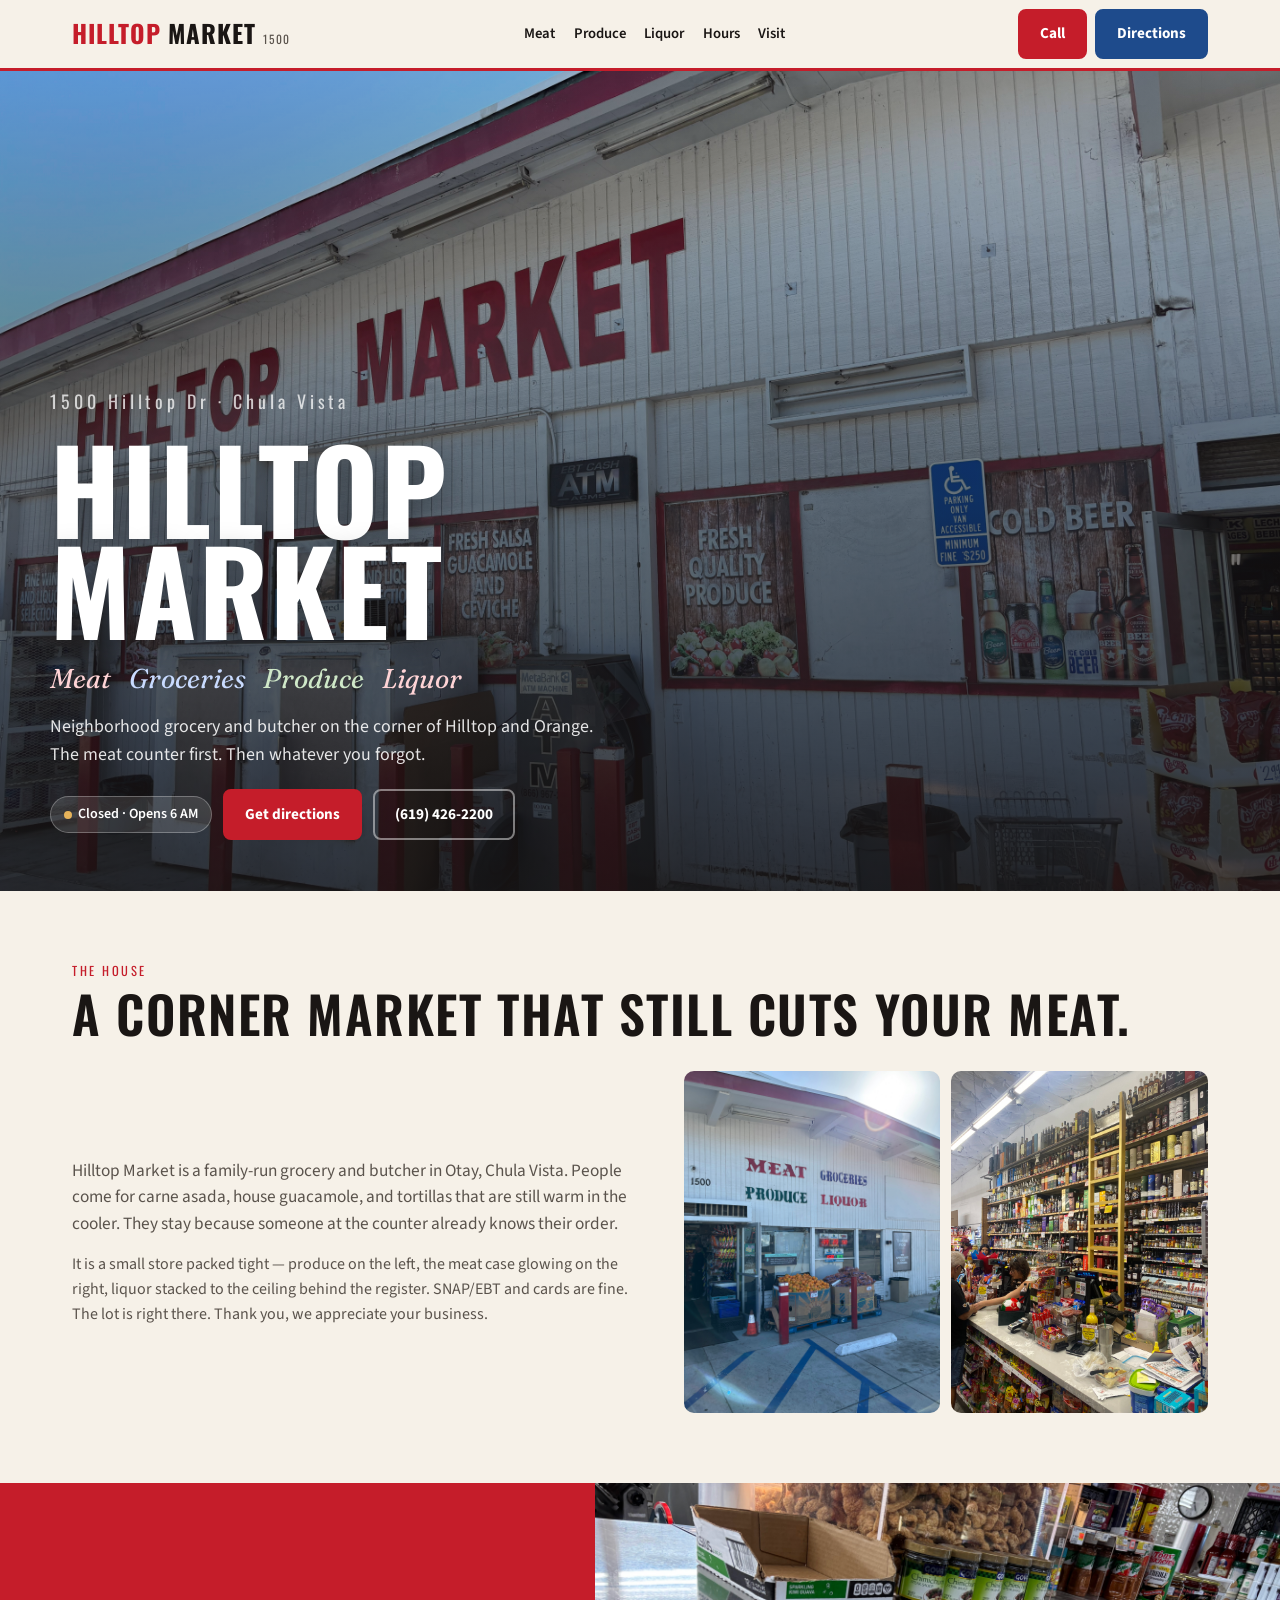
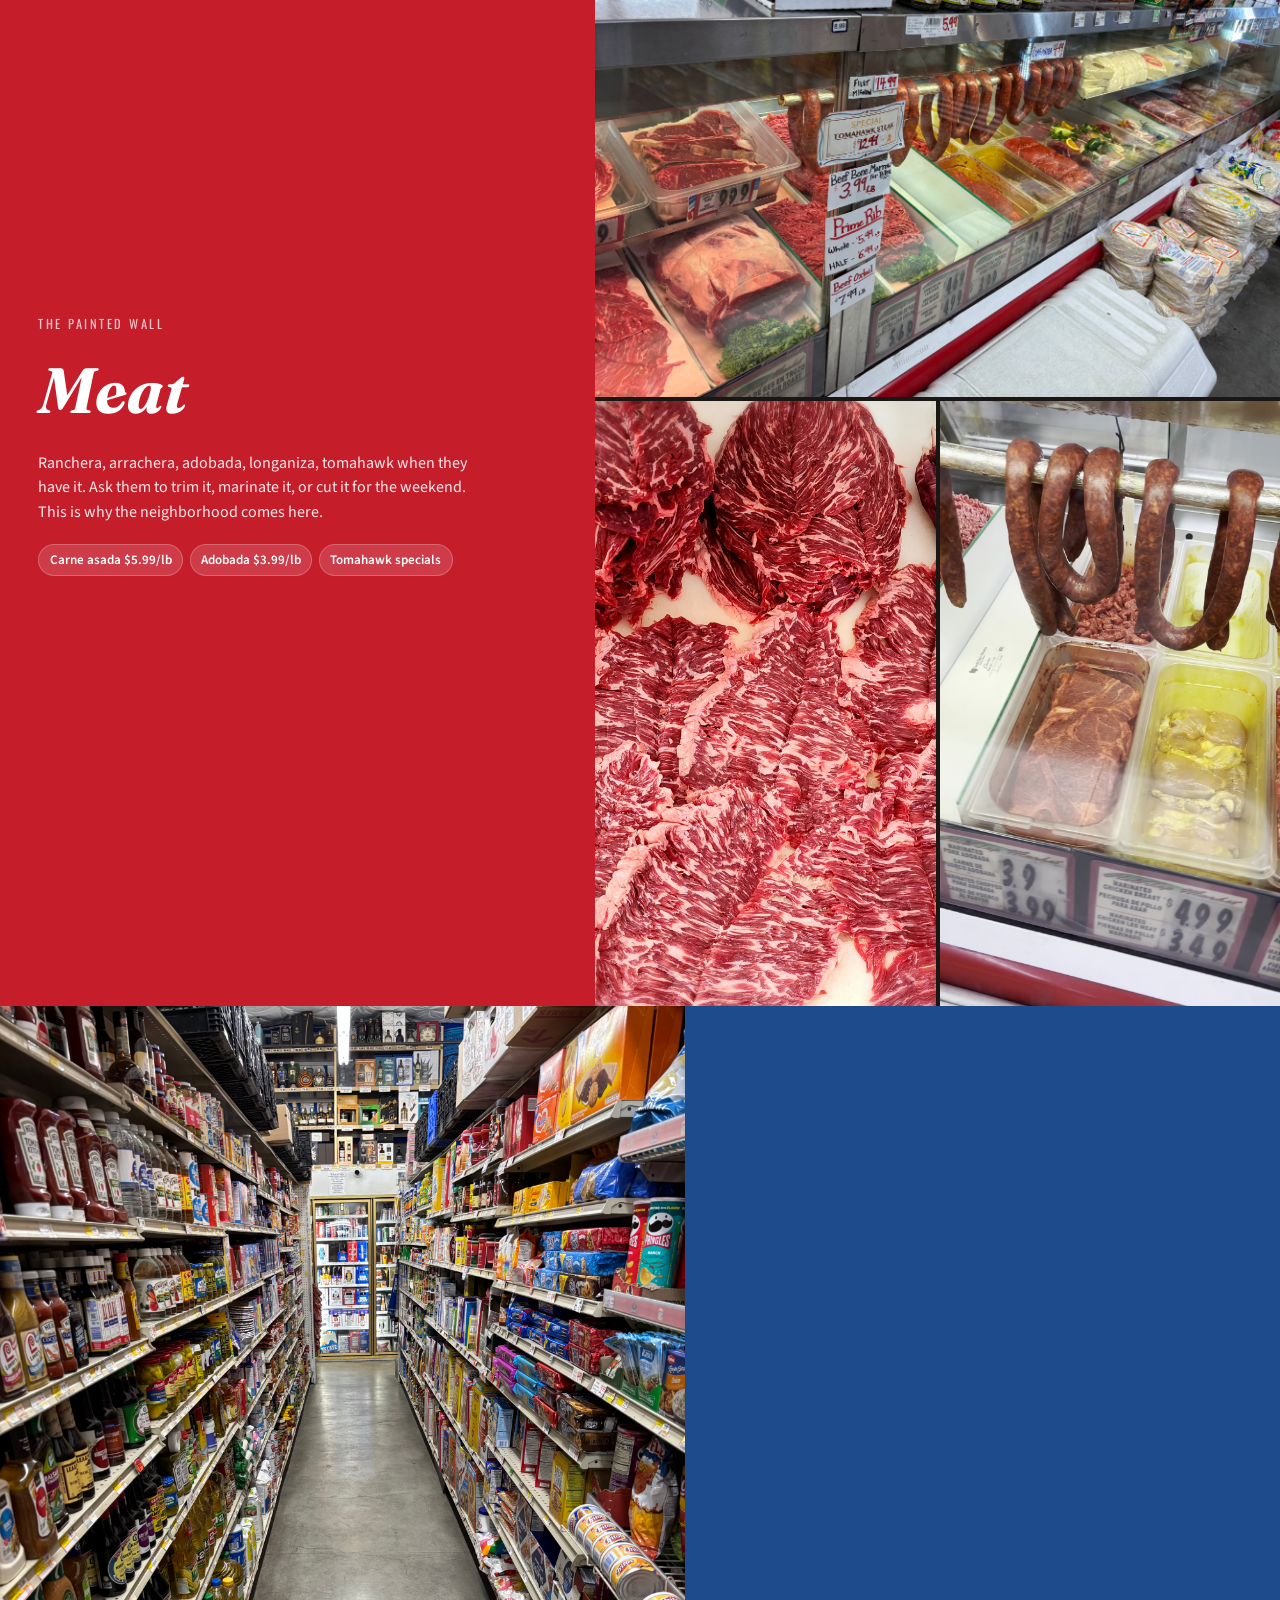
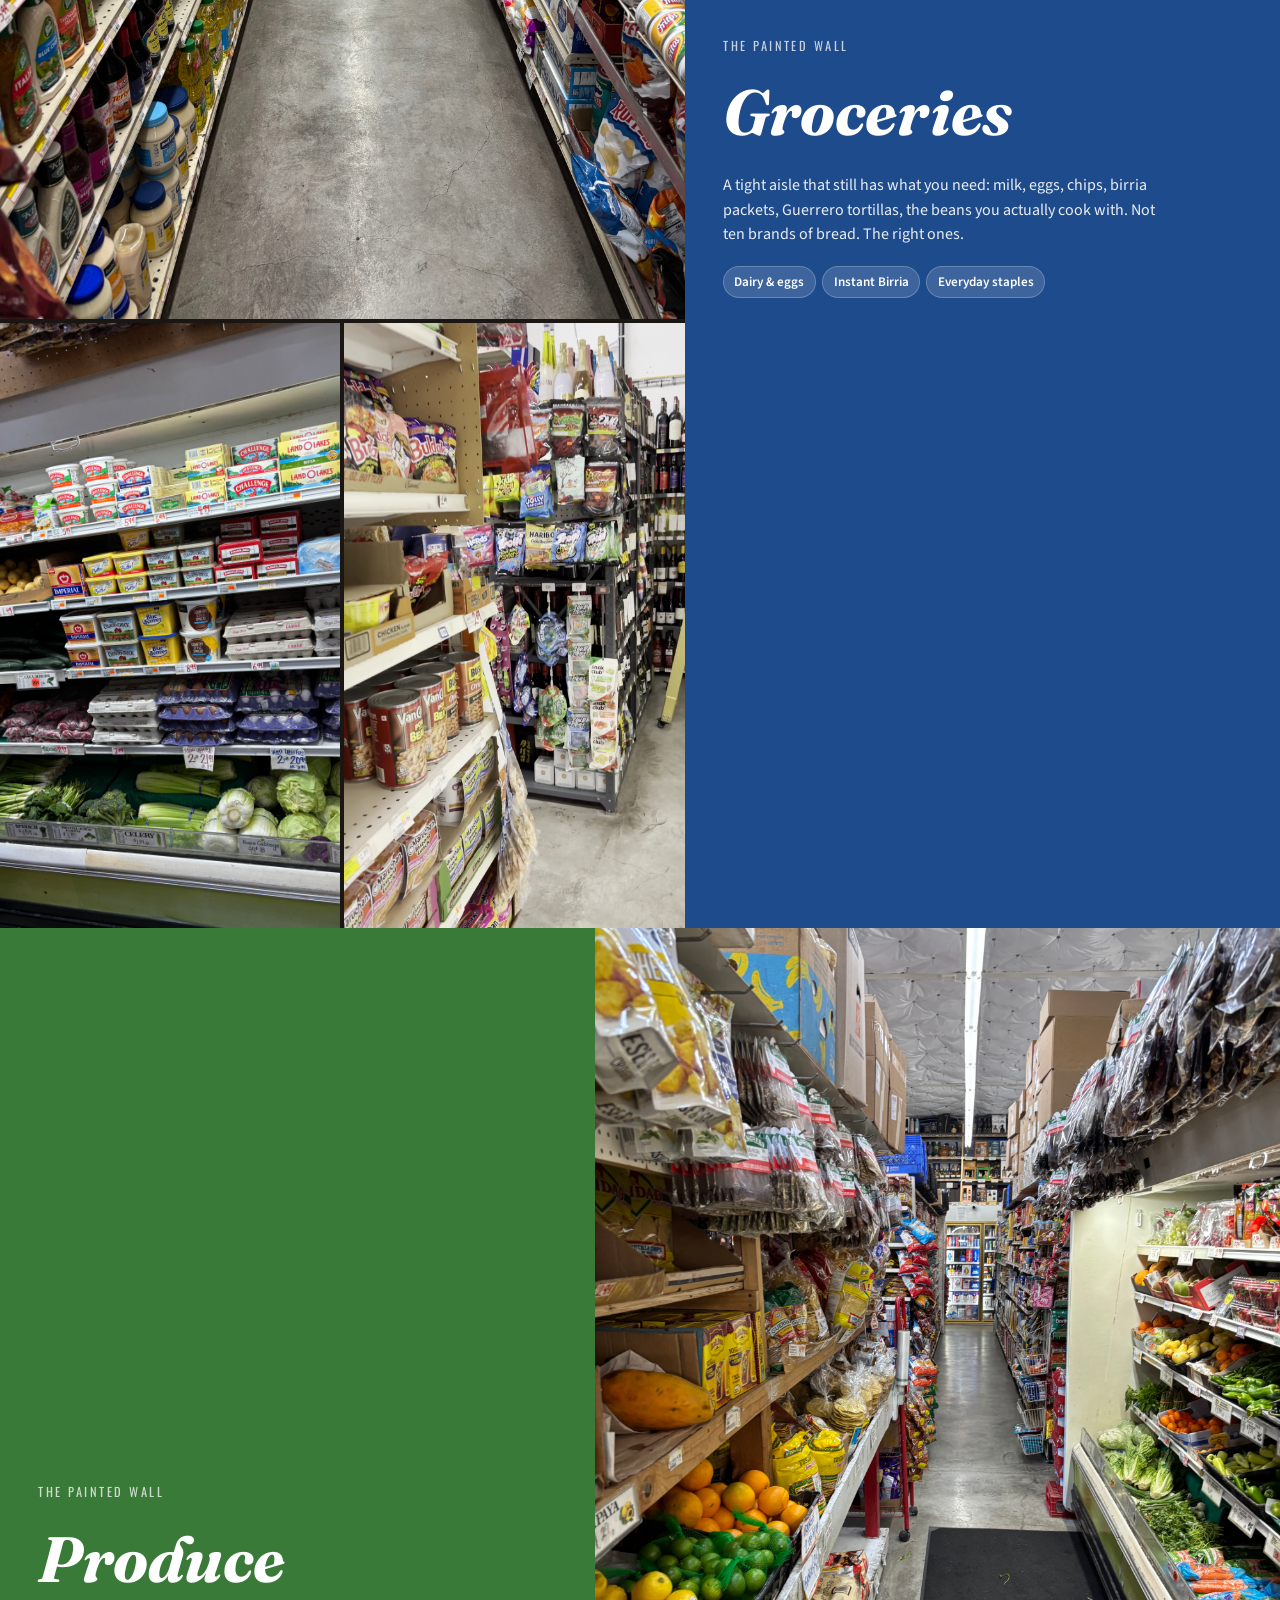
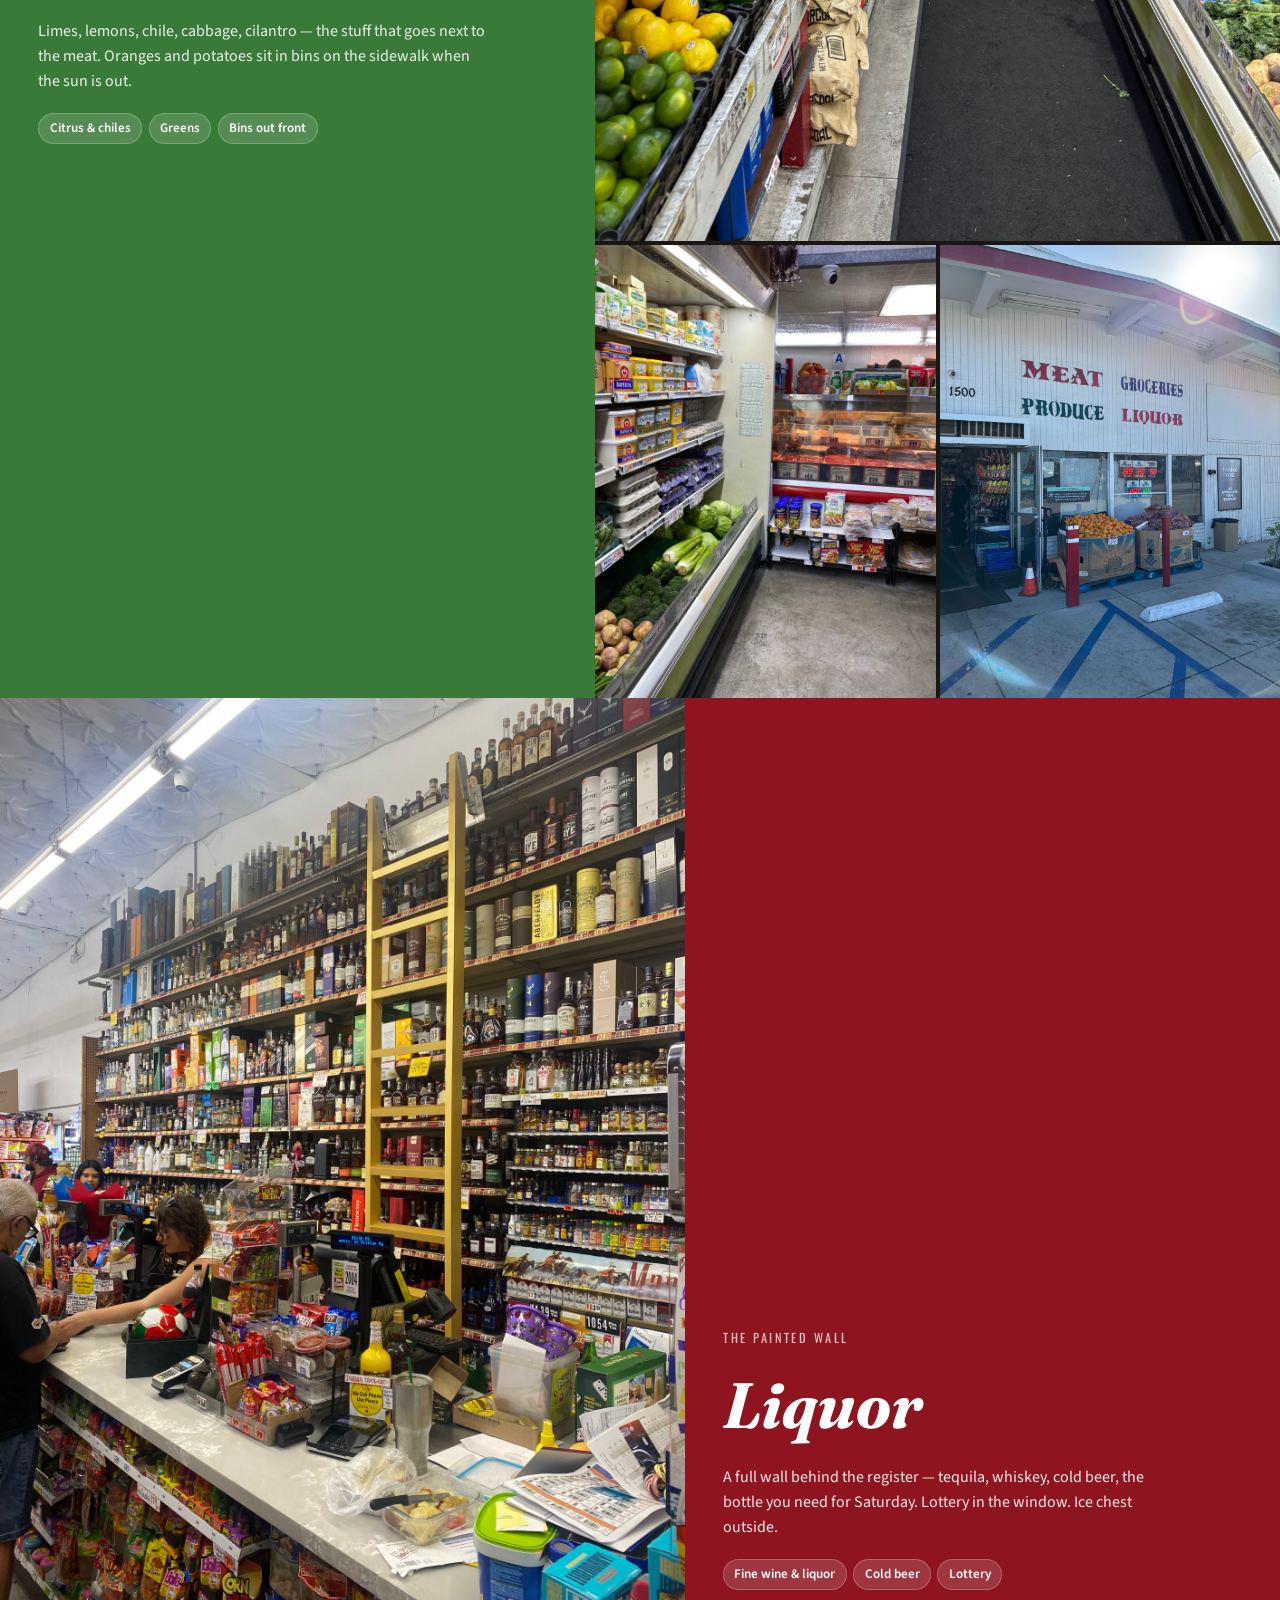
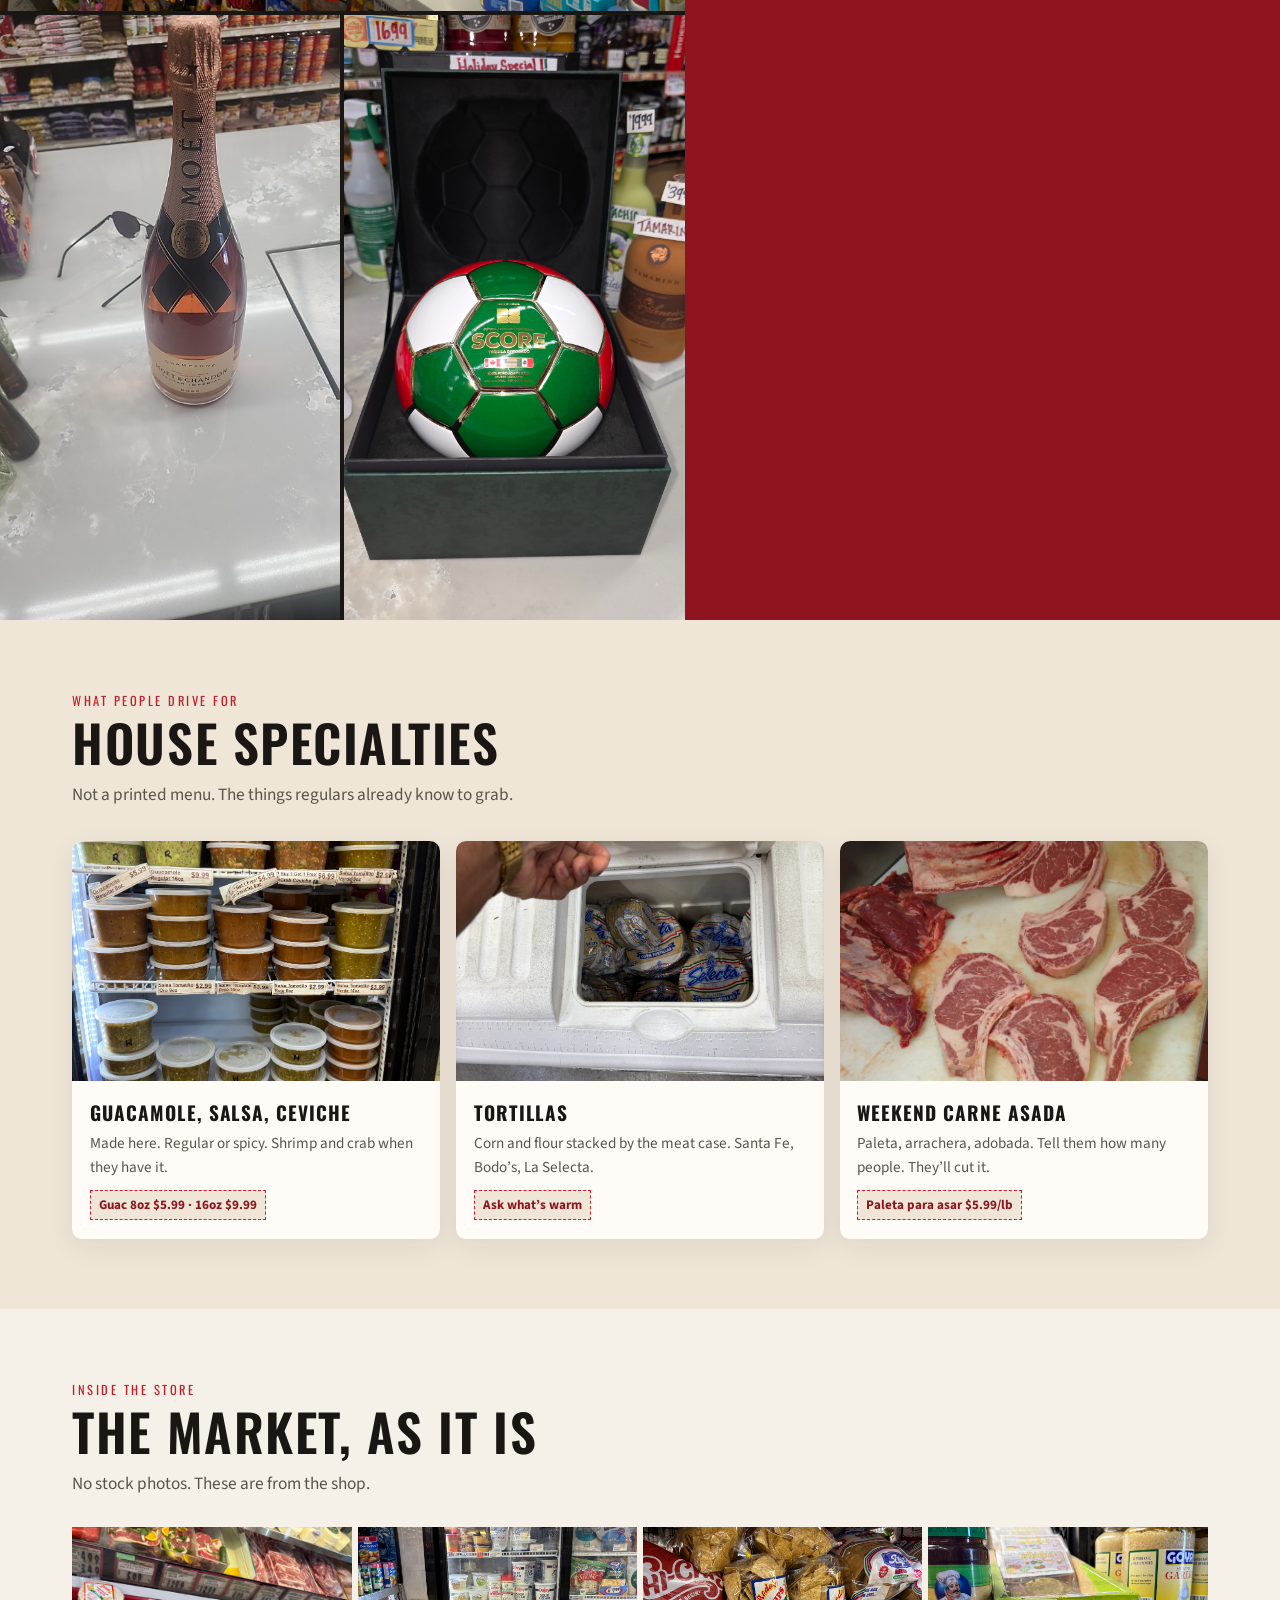
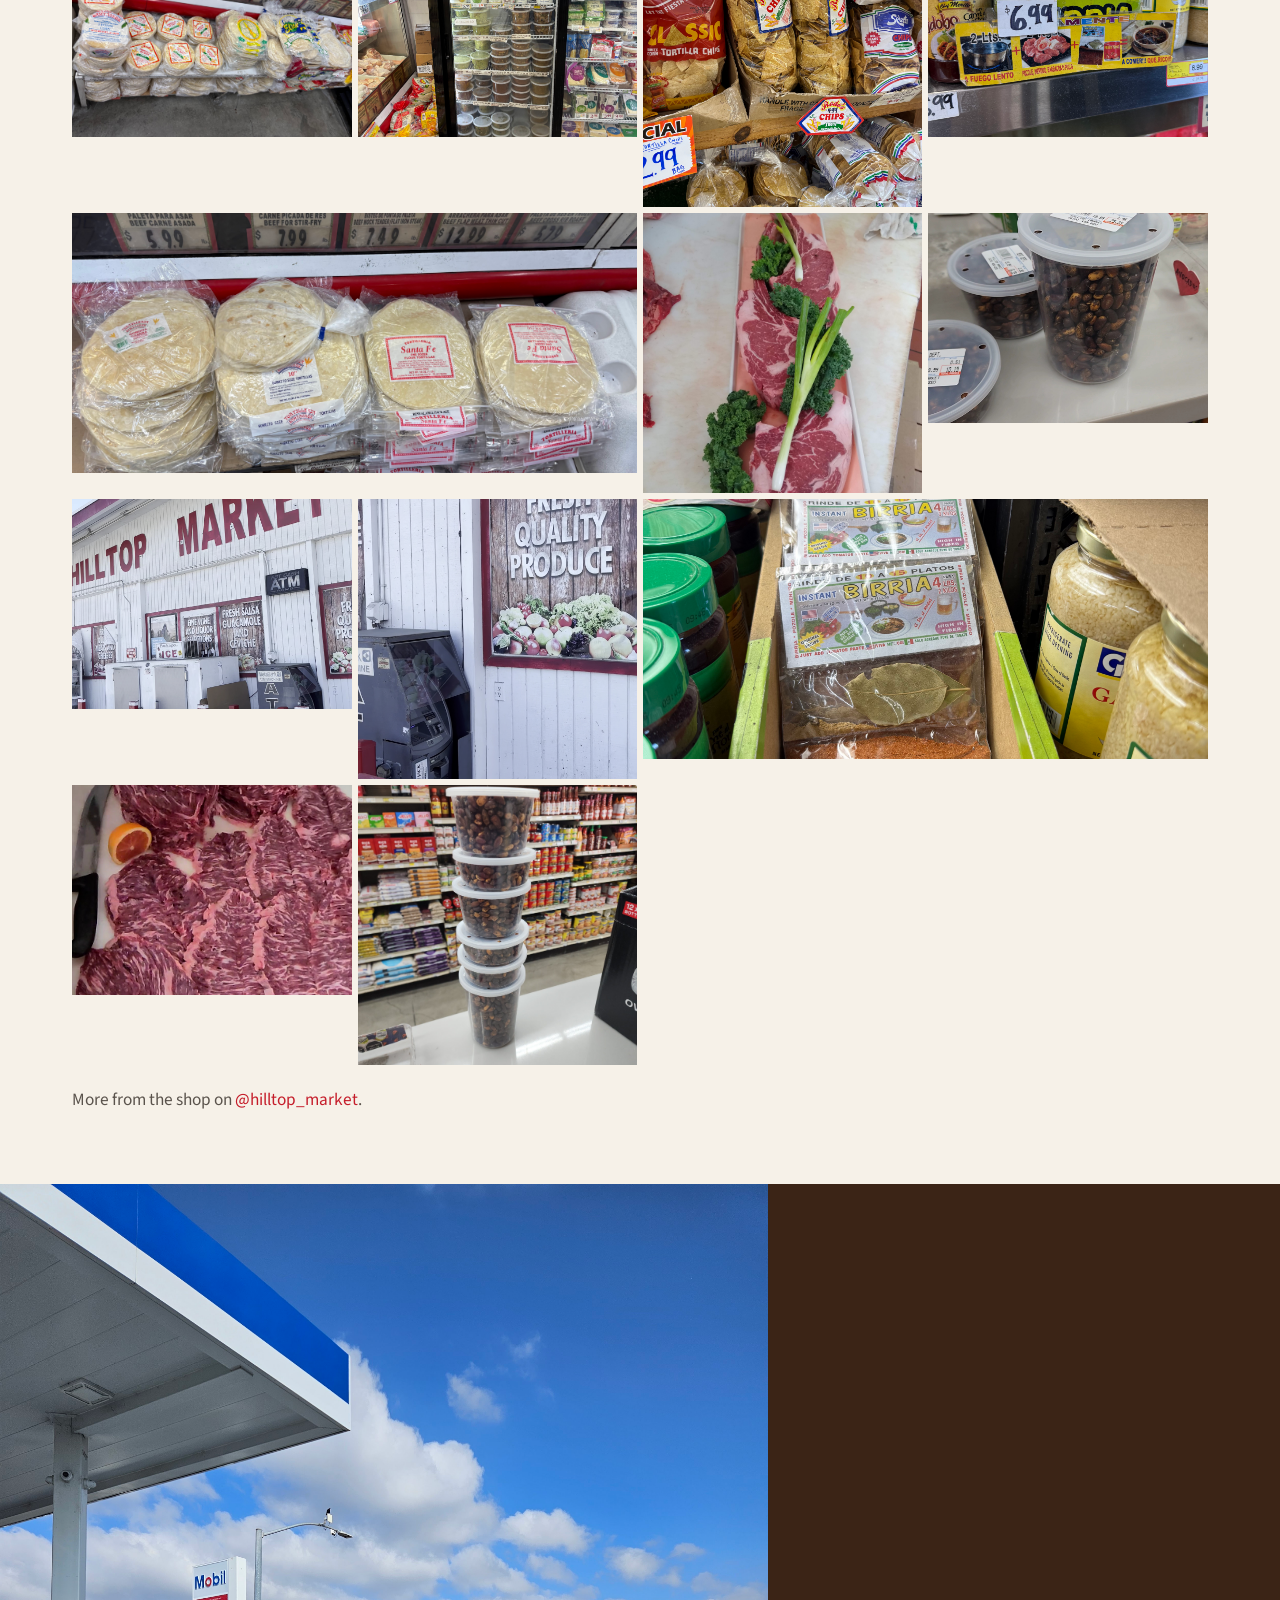
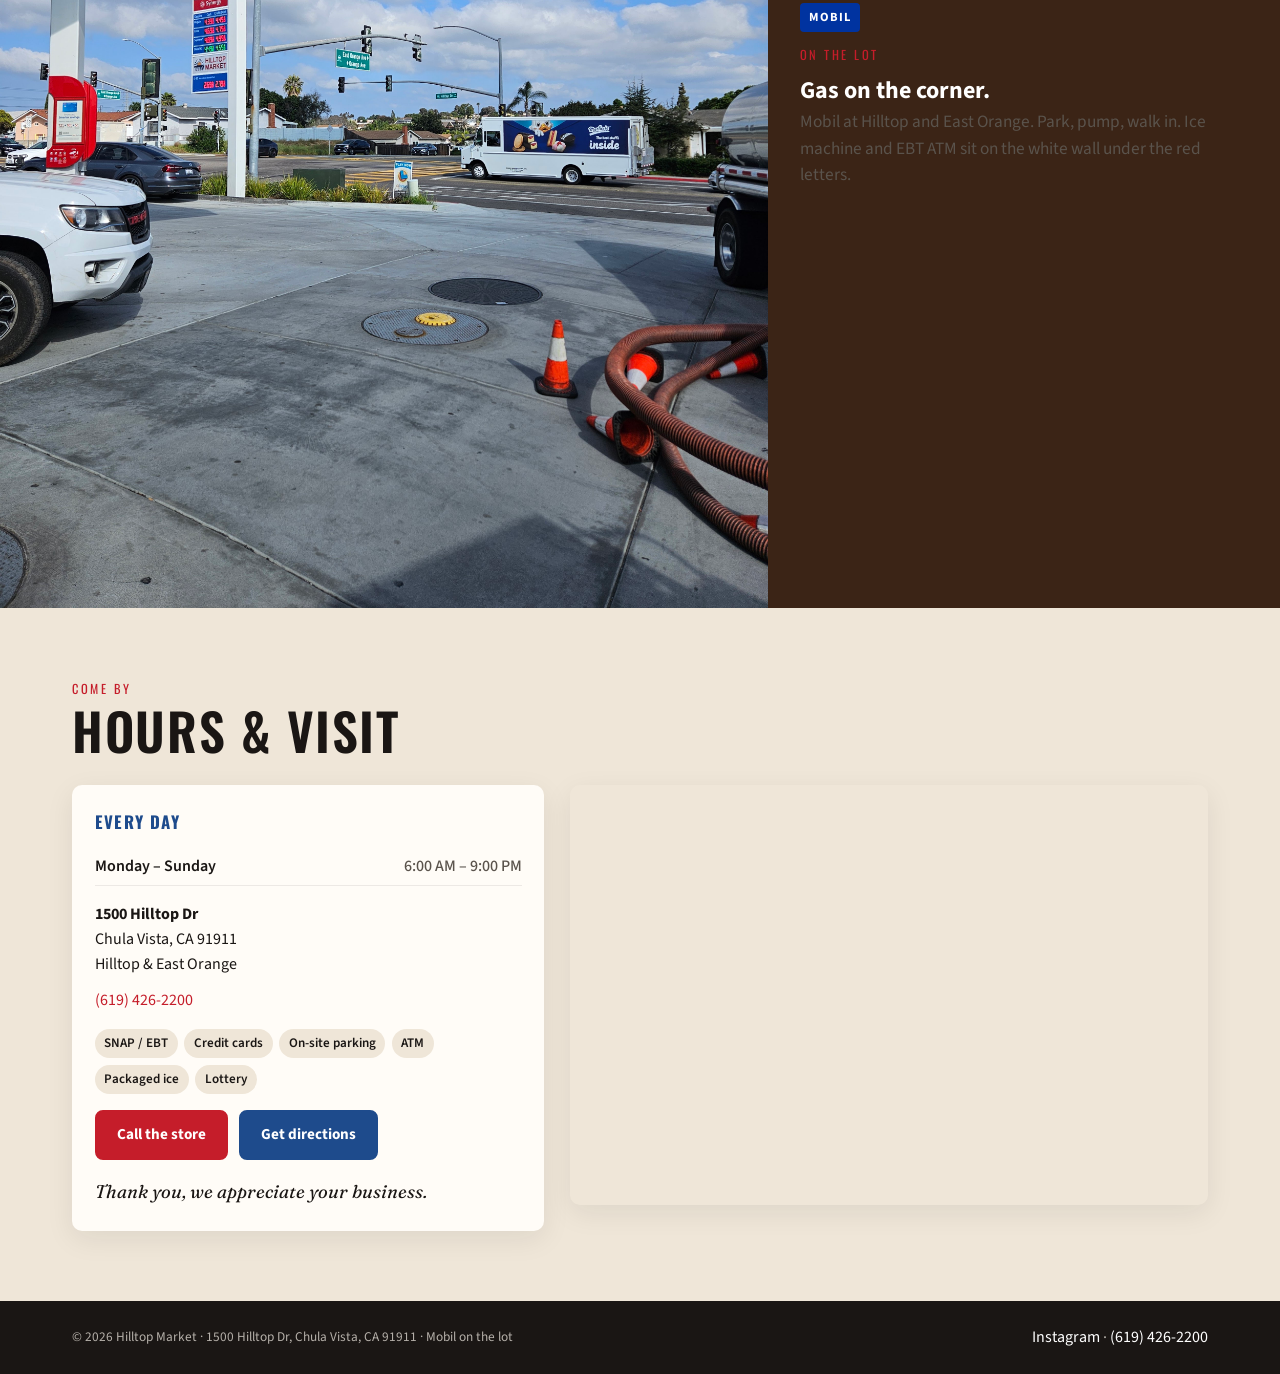
==== index.html @ f2b3f5c6 "Replace demosite2 with the current Hilltop Market storefront preview. Co-authored-by: Cursor <cursor" ====
<!doctype html>
<html lang="en">
<head>
  <meta charset="utf-8" />
  <meta name="viewport" content="width=device-width, initial-scale=1" />
  <title>Hilltop Market — Grocery, Butcher &amp; Liquor in Chula Vista</title>
  <meta name="description" content="Neighborhood grocery and butcher at 1500 Hilltop Dr, Chula Vista. Carne asada, guacamole, produce, liquor, and Mobil on the corner. Open daily 6 AM–9 PM." />
  <link rel="preconnect" href="https://fonts.googleapis.com">
  <link rel="preconnect" href="https://fonts.gstatic.com" crossorigin>
  <link href="https://fonts.googleapis.com/css2?family=Fraunces:ital,opsz,wght@0,9..144,600;1,9..144,600;1,9..144,700&family=Oswald:wght@500;600;700&family=Source+Sans+3:wght@400;600;700&display=swap" rel="stylesheet">
  <link rel="stylesheet" href="styles.css">
</head>
<body>

  <header class="header">
    <div class="wrap header__inner">
      <a href="#top" class="brand">
        <span class="brand__mark"><span class="brand__hilltop">Hilltop</span> Market</span>
        <span class="brand__addr">1500</span>
      </a>
      <nav class="nav" id="nav">
        <a href="#meat">Meat</a>
        <a href="#produce">Produce</a>
        <a href="#liquor">Liquor</a>
        <a href="#hours">Hours</a>
        <a href="#visit">Visit</a>
      </nav>
      <div class="header__cta">
        <a class="btn btn--primary" href="tel:+16194262200">Call</a>
        <a class="btn btn--blue" href="https://www.google.com/maps/dir/?api=1&destination=1500+Hilltop+Dr+Chula+Vista+CA+91911" target="_blank" rel="noopener">Directions</a>
      </div>
      <button class="nav-toggle" id="navToggle" aria-label="Open menu">
        <span></span><span></span><span></span>
      </button>
    </div>
  </header>

  <section class="hero" id="top" style="background-image:url('images/01-storefront-hilltop-sign.jpg')">
    <div class="wrap hero__content">
      <p class="hero__addr">1500 Hilltop Dr · Chula Vista</p>
      <h1>Hilltop<br>Market</h1>
      <div class="hero__words" aria-label="Meat, Groceries, Produce, Liquor">
        <span class="word--meat">Meat</span>
        <span class="word--groceries">Groceries</span>
        <span class="word--produce">Produce</span>
        <span class="word--liquor">Liquor</span>
      </div>
      <p>Neighborhood grocery and butcher on the corner of Hilltop and Orange. The meat counter first. Then whatever you forgot.</p>
      <div class="hero__row">
        <span class="hours-chip" id="hoursChip"><span class="hours-chip__dot"></span><span id="hoursChipText">Open daily 6 AM – 9 PM</span></span>
        <a class="btn btn--primary" href="https://www.google.com/maps/dir/?api=1&destination=1500+Hilltop+Dr+Chula+Vista+CA+91911" target="_blank" rel="noopener">Get directions</a>
        <a class="btn btn--ghost" href="tel:+16194262200">(619) 426-2200</a>
      </div>
    </div>
  </section>

  <main>

    <section class="section" id="about">
      <div class="wrap">
        <p class="kicker">The house</p>
        <h2>A corner market that still cuts your meat.</h2>
        <div class="about-grid">
          <div class="about-copy">
            <p class="lead">Hilltop Market is a family-run grocery and butcher in Otay, Chula Vista. People come for carne asada, house guacamole, and tortillas that are still warm in the cooler. They stay because someone at the counter already knows their order.</p>
            <p>It is a small store packed tight — produce on the left, the meat case glowing on the right, liquor stacked to the ceiling behind the register. SNAP/EBT and cards are fine. The lot is right there. Thank you, we appreciate your business.</p>
          </div>
          <div class="about-photos">
            <img src="images/20-storefront-entrance-oranges.jpg" alt="Hilltop Market entrance with bins of oranges out front">
            <img src="images/09-checkout-liquor.jpg" alt="Checkout counter with the liquor wall behind it">
          </div>
        </div>
      </div>
    </section>

    <section class="pillar pillar--meat" id="meat">
      <div class="pillar__inner">
        <div class="pillar__copy">
          <p class="kicker">The painted wall</p>
          <h2>Meat</h2>
          <p>Ranchera, arrachera, adobada, longaniza, tomahawk when they have it. Ask them to trim it, marinate it, or cut it for the weekend. This is why the neighborhood comes here.</p>
          <div class="tags">
            <span class="tag">Carne asada $5.99/lb</span>
            <span class="tag">Adobada $3.99/lb</span>
            <span class="tag">Tomahawk specials</span>
          </div>
        </div>
        <div class="pillar__media">
          <img class="span" src="images/07-meat-counter.jpg" alt="Meat case with steaks, longaniza, and handwritten specials">
          <img src="images/13-butcher-ranchera.jpg" alt="USDA Prime ranchera on the butcher block">
          <img src="images/27-marinated-adobada-chicken.jpg" alt="Marinated pork adobada and chicken in the case">
        </div>
      </div>
    </section>

    <section class="pillar pillar--groceries pillar--flip" id="groceries">
      <div class="pillar__inner">
        <div class="pillar__copy">
          <p class="kicker">The painted wall</p>
          <h2>Groceries</h2>
          <p>A tight aisle that still has what you need: milk, eggs, chips, birria packets, Guerrero tortillas, the beans you actually cook with. Not ten brands of bread. The right ones.</p>
          <div class="tags">
            <span class="tag">Dairy &amp; eggs</span>
            <span class="tag">Instant Birria</span>
            <span class="tag">Everyday staples</span>
          </div>
        </div>
        <div class="pillar__media">
          <img class="span" src="images/03-aisle-grocery.jpg" alt="Grocery aisle with condiments, chips, and a beer cooler at the end">
          <img src="images/05-fridge-dairy-produce.jpg" alt="Butter, eggs, and greens in the dairy case">
          <img src="images/23-snacks-ramen-liquor.jpg" alt="Ramen, candy, and liquor shelves">
        </div>
      </div>
    </section>

    <section class="pillar pillar--produce" id="produce">
      <div class="pillar__inner">
        <div class="pillar__copy">
          <p class="kicker">The painted wall</p>
          <h2>Produce</h2>
          <p>Limes, lemons, chile, cabbage, cilantro — the stuff that goes next to the meat. Oranges and potatoes sit in bins on the sidewalk when the sun is out.</p>
          <div class="tags">
            <span class="tag">Citrus &amp; chiles</span>
            <span class="tag">Greens</span>
            <span class="tag">Bins out front</span>
          </div>
        </div>
        <div class="pillar__media">
          <img class="span" src="images/04-aisle-produce.jpg" alt="Produce aisle with limes, lemons, and leafy greens">
          <img src="images/21-produce-and-meat-counter.jpg" alt="Produce fridge looking toward the meat counter">
          <img src="images/02-storefront-entrance.jpg" alt="Outdoor bins of oranges and potatoes at the entrance">
        </div>
      </div>
    </section>

    <section class="pillar pillar--liquor pillar--flip" id="liquor">
      <div class="pillar__inner">
        <div class="pillar__copy">
          <p class="kicker">The painted wall</p>
          <h2>Liquor</h2>
          <p>A full wall behind the register — tequila, whiskey, cold beer, the bottle you need for Saturday. Lottery in the window. Ice chest outside.</p>
          <div class="tags">
            <span class="tag">Fine wine &amp; liquor</span>
            <span class="tag">Cold beer</span>
            <span class="tag">Lottery</span>
          </div>
        </div>
        <div class="pillar__media">
          <img class="span" src="images/09-checkout-liquor.jpg" alt="Cashier at the register in front of a floor-to-ceiling liquor wall">
          <img src="images/15-liquor-moet.jpg" alt="Moët champagne on the checkout counter">
          <img src="images/32-score-tequila-soccer.jpg" alt="Score tequila soccer-ball bottle on the counter">
        </div>
      </div>
    </section>

    <section class="section section--paper" id="specials">
      <div class="wrap">
        <p class="kicker">What people drive for</p>
        <h2>House specialties</h2>
        <p class="lead">Not a printed menu. The things regulars already know to grab.</p>
        <div class="spec-grid">
          <article class="spec">
            <img src="images/19-salsa-guacamole-ceviche.jpg" alt="House guacamole, salsa, and ceviche in the fridge">
            <div class="spec__body">
              <h3>Guacamole, salsa, ceviche</h3>
              <p>Made here. Regular or spicy. Shrimp and crab when they have it.</p>
              <span class="price">Guac 8oz $5.99 · 16oz $9.99</span>
            </div>
          </article>
          <article class="spec">
            <img src="images/14-tortillas-cooler.jpg" alt="La Selecta corn tortillas packed in a cooler">
            <div class="spec__body">
              <h3>Tortillas</h3>
              <p>Corn and flour stacked by the meat case. Santa Fe, Bodo’s, La Selecta.</p>
              <span class="price">Ask what’s warm</span>
            </div>
          </article>
          <article class="spec">
            <img src="images/36-tomahawk-steaks.jpg" alt="Fresh-cut tomahawk steaks on the butcher block">
            <div class="spec__body">
              <h3>Weekend carne asada</h3>
              <p>Paleta, arrachera, adobada. Tell them how many people. They’ll cut it.</p>
              <span class="price">Paleta para asar $5.99/lb</span>
            </div>
          </article>
        </div>
      </div>
    </section>

    <section class="section" id="gallery">
      <div class="wrap">
        <p class="kicker">Inside the store</p>
        <h2>The market, as it is</h2>
        <p class="lead">No stock photos. These are from the shop.</p>
        <div class="gallery">
          <img src="images/08-meat-prepared-tortillas.jpg" alt="Prepared meats and corn tortillas">
          <img src="images/06-fridge-guacamole-ceviche.jpg" alt="Guacamole and cheese refrigerator">
          <img src="images/10-chips-tostadas.jpg" alt="Tortilla chips and tostadas on a wooden shelf">
          <img src="images/11-seasonings-birria.jpg" alt="Instant Birria seasoning on the shelf">
          <img src="images/17-flour-tortillas-carne-asada.jpg" alt="Flour tortillas next to the carne asada case">
          <img src="images/26-bone-in-ribeye.jpg" alt="Bone-in ribeyes garnished with kale">
          <img src="images/12-checkout-pinones.jpg" alt="Hilltop Market meat department labels on piñones">
          <img src="images/25-storefront-ice-atm.jpg" alt="Packaged ice chest and ATM on the storefront">
          <img src="images/24-ebt-atm-produce-sign.jpg" alt="EBT cash ATM and fresh produce window sign">
          <img src="images/18-instant-birria-packets.jpg" alt="Instant Birria spice packets">
          <img src="images/34-arrachera-cutting-board.jpg" alt="Sliced arrachera on the cutting board">
          <img src="images/40-pinones-stack.jpg" alt="Stacked containers of piñones on the counter">
        </div>
        <p class="lead" style="margin-top:1.4rem">More from the shop on
          <a href="https://www.instagram.com/hilltop_market/" target="_blank" rel="noopener">@hilltop_market</a>.
        </p>
      </div>
    </section>

    <section class="pillar" id="fuel">
      <div class="fuel">
        <img src="images/22-mobil-pumps-hilltop-orange.jpg" alt="Mobil pumps at Hilltop Drive and East Orange Avenue">
        <div class="fuel__copy">
          <span class="mobil-chip">Mobil</span>
          <p class="kicker">On the lot</p>
          <h2>Gas on the corner.</h2>
          <p class="lead">Mobil at Hilltop and East Orange. Park, pump, walk in. Ice machine and EBT ATM sit on the white wall under the red letters.</p>
        </div>
      </div>
    </section>

    <section class="section section--paper" id="hours">
      <div class="wrap">
        <p class="kicker">Come by</p>
        <h2>Hours &amp; visit</h2>
        <div class="visit" id="visit">
          <div class="visit-card">
            <h3>Every day</h3>
            <div class="hours-line"><span>Monday – Sunday</span><span>6:00 AM – 9:00 PM</span></div>
            <p style="margin-top:1rem"><strong>1500 Hilltop Dr</strong><br>Chula Vista, CA 91911<br>Hilltop &amp; East Orange</p>
            <p style="margin:.7rem 0"><a href="tel:+16194262200">(619) 426-2200</a></p>
            <div class="facts">
              <span class="fact">SNAP / EBT</span>
              <span class="fact">Credit cards</span>
              <span class="fact">On-site parking</span>
              <span class="fact">ATM</span>
              <span class="fact">Packaged ice</span>
              <span class="fact">Lottery</span>
            </div>
            <div class="hero__row">
              <a class="btn btn--primary" href="tel:+16194262200">Call the store</a>
              <a class="btn btn--blue" href="https://www.google.com/maps/dir/?api=1&destination=1500+Hilltop+Dr+Chula+Vista+CA+91911" target="_blank" rel="noopener">Get directions</a>
            </div>
            <p class="thanks">Thank you, we appreciate your business.</p>
          </div>
          <iframe
            class="map-frame"
            src="https://www.google.com/maps?q=Hilltop+Market+%26+Exxon+Mobil,+1500+Hilltop+Dr,+Chula+Vista,+CA+91911&amp;ll=32.5997004,-117.0519332&amp;z=17&amp;output=embed"
            title="Map of Hilltop Market at 1500 Hilltop Drive, Chula Vista"
            loading="lazy"
            referrerpolicy="no-referrer-when-downgrade"
            allowfullscreen></iframe>
        </div>
      </div>
    </section>

  </main>

  <footer class="footer">
    <div class="wrap footer__inner">
      <small>© 2026 Hilltop Market · 1500 Hilltop Dr, Chula Vista, CA 91911 · Mobil on the lot</small>
      <div>
        <a href="https://www.instagram.com/hilltop_market/" target="_blank" rel="noopener">Instagram</a>
        ·
        <a href="tel:+16194262200">(619) 426-2200</a>
      </div>
    </div>
  </footer>

  <script>
    const nav = document.getElementById("nav");
    const toggle = document.getElementById("navToggle");
    toggle.addEventListener("click", () => nav.classList.toggle("open"));
    nav.querySelectorAll("a").forEach((a) => a.addEventListener("click", () => nav.classList.remove("open")));

    function storeStatus() {
      const parts = new Intl.DateTimeFormat("en-US", {
        timeZone: "America/Los_Angeles",
        hour: "numeric",
        minute: "numeric",
        hourCycle: "h23"
      }).formatToParts(new Date());
      const hour = Number(parts.find((p) => p.type === "hour").value);
      const minute = Number(parts.find((p) => p.type === "minute").value);
      const mins = hour * 60 + minute;
      const open = mins >= 6 * 60 && mins < 21 * 60;
      const chip = document.getElementById("hoursChip");
      const text = document.getElementById("hoursChipText");
      chip.classList.toggle("is-closed", !open);
      text.textContent = open ? "Open · Closes 9 PM" : "Closed · Opens 6 AM";
    }
    storeStatus();
  </script>
</body>
</html>
---- styles.css ----
/* Hilltop Market — storefront brand */

:root {
  --siding: #F6F1E8;
  --paper: #EFE6D8;
  --white: #FFFcf7;
  --ink: #1A1614;
  --ink-soft: #5A534C;
  --red: #C51D2A;
  --red-d: #8E1520;
  --blue: #1E4B8C;
  --green: #3A7A38;
  --wood: #3B2416;
  --mobil: #0033A0;
  --radius: 10px;
  --radius-sm: 8px;
  --shadow: 0 8px 28px rgba(26, 22, 20, .08);
  --max: 1180px;
  --font: "Source Sans 3", system-ui, sans-serif;
  --display: "Oswald", Impact, sans-serif;
  --serif: "Fraunces", Georgia, serif;
  --ease: .22s ease;
}

*, *::before, *::after { box-sizing: border-box; margin: 0; padding: 0; }
html { scroll-behavior: smooth; }
body {
  font-family: var(--font);
  background: var(--siding);
  color: var(--ink);
  line-height: 1.55;
  -webkit-font-smoothing: antialiased;
}
img { max-width: 100%; display: block; }
a { color: var(--red); text-decoration: none; }
a:hover { color: var(--red-d); }
.wrap { max-width: var(--max); margin: 0 auto; padding: 0 1.4rem; }

/* Buttons */
.btn {
  display: inline-flex;
  align-items: center;
  justify-content: center;
  gap: .45rem;
  padding: .72rem 1.25rem;
  border-radius: var(--radius-sm);
  font-weight: 700;
  font-size: .95rem;
  font-family: var(--font);
  border: 2px solid transparent;
  cursor: pointer;
  transition: background var(--ease), border-color var(--ease), transform var(--ease);
}
.btn--primary { background: var(--red); color: #fff; border-color: var(--red); }
.btn--primary:hover { background: var(--red-d); border-color: var(--red-d); color: #fff; }
.btn--ghost { background: transparent; color: #fff; border-color: rgba(255,255,255,.45); }
.btn--ghost:hover { background: rgba(255,255,255,.12); color: #fff; }
.btn--blue { background: var(--blue); color: #fff; border-color: var(--blue); }
.btn--blue:hover { background: #163a6e; color: #fff; }

/* Header */
.header {
  position: sticky;
  top: 0;
  z-index: 40;
  background: rgba(246, 241, 232, .94);
  backdrop-filter: blur(12px);
  border-bottom: 3px solid var(--red);
}
.header__inner {
  display: flex;
  align-items: center;
  justify-content: space-between;
  gap: 1rem;
  min-height: 68px;
}
.brand {
  display: flex;
  align-items: baseline;
  gap: .45rem;
  color: var(--ink);
  text-decoration: none;
}
.brand:hover { color: var(--ink); }
.brand__mark {
  font-family: var(--display);
  font-weight: 700;
  font-size: 1.55rem;
  letter-spacing: .04em;
  line-height: 1;
  text-transform: uppercase;
}
.brand__hilltop { color: var(--red); }
.brand__addr {
  font-family: var(--display);
  font-size: .72rem;
  letter-spacing: .14em;
  color: var(--ink-soft);
}
.nav { display: flex; align-items: center; gap: 1.15rem; }
.nav a {
  color: var(--ink);
  font-weight: 600;
  font-size: .92rem;
}
.nav a:hover { color: var(--red); }
.header__cta { display: flex; gap: .45rem; }
.nav-toggle {
  display: none;
  flex-direction: column;
  gap: 5px;
  background: none;
  border: 0;
  cursor: pointer;
  padding: 4px;
}
.nav-toggle span {
  display: block;
  width: 22px;
  height: 2px;
  background: var(--ink);
}

/* Hero */
.hero {
  position: relative;
  min-height: min(92vh, 820px);
  display: flex;
  align-items: flex-end;
  color: #fff;
  background: #2a1c16 center/cover no-repeat;
}
.hero::after {
  content: "";
  position: absolute;
  inset: 0;
  background:
    linear-gradient(180deg, rgba(26,22,20,.18) 0%, rgba(26,22,20,.55) 48%, rgba(26,22,20,.82) 100%);
}
.hero__content {
  position: relative;
  z-index: 1;
  width: 100%;
  padding: 5.5rem 0 3.2rem;
}
.hero__addr {
  font-family: var(--display);
  letter-spacing: .22em;
  font-size: .78rem;
  opacity: .85;
  margin-bottom: .6rem;
}
.hero h1 {
  font-family: var(--display);
  font-weight: 700;
  font-size: clamp(3.2rem, 10vw, 7.2rem);
  line-height: .88;
  letter-spacing: .02em;
  text-transform: uppercase;
  text-shadow: 0 8px 30px rgba(0,0,0,.35);
}
.hero__words {
  display: flex;
  flex-wrap: wrap;
  gap: .35rem 1.1rem;
  margin: 1.1rem 0 .85rem;
  font-family: var(--serif);
  font-style: italic;
  font-size: clamp(1.15rem, 2.4vw, 1.7rem);
}
.word--meat, .word--liquor { color: #ffd4d6; }
.word--groceries { color: #c9dbff; }
.word--produce { color: #cfe8c8; }
.hero p {
  max-width: 34rem;
  font-size: 1.12rem;
  color: rgba(255,255,255,.88);
  margin-bottom: 1.3rem;
}
.hero__row { display: flex; flex-wrap: wrap; gap: .7rem; align-items: center; }
.hours-chip {
  display: inline-flex;
  align-items: center;
  gap: .4rem;
  background: rgba(255,255,255,.12);
  border: 1px solid rgba(255,255,255,.28);
  padding: .42rem .8rem;
  border-radius: 999px;
  font-size: .88rem;
  font-weight: 600;
}
.hours-chip__dot {
  width: 8px;
  height: 8px;
  border-radius: 50%;
  background: #7dce6a;
  box-shadow: 0 0 0 3px rgba(125,206,106,.25);
}
.hours-chip.is-closed .hours-chip__dot { background: #e6b35a; box-shadow: none; }

/* Sections */
.section { padding: 4.4rem 0; }
.section--paper { background: var(--paper); }
.section--wood { background: var(--wood); color: #f6efe4; }
.section--wood a { color: #ffd0d3; }
.kicker {
  font-family: var(--display);
  letter-spacing: .2em;
  font-size: .78rem;
  text-transform: uppercase;
  color: var(--red);
  margin-bottom: .45rem;
}
.section--wood .kicker { color: #f0b4b8; }
.section h2 {
  font-family: var(--display);
  font-weight: 600;
  font-size: clamp(2rem, 4.4vw, 3.2rem);
  letter-spacing: .03em;
  text-transform: uppercase;
  line-height: 1;
  margin-bottom: .85rem;
}
.lead { max-width: 38rem; color: var(--ink-soft); font-size: 1.08rem; }
.section--wood .lead { color: rgba(246,239,228,.78); }

/* About */
.about-grid {
  display: grid;
  grid-template-columns: 1.05fr .95fr;
  gap: 2rem;
  align-items: center;
  margin-top: 2rem;
}
.about-copy p + p { margin-top: .9rem; color: var(--ink-soft); }
.about-photos {
  display: grid;
  grid-template-columns: 1fr 1fr;
  gap: .7rem;
}
.about-photos img,
.photo {
  width: 100%;
  height: 100%;
  object-fit: cover;
  border-radius: var(--radius);
}
.about-photos img { min-height: 280px; }

/* Pillars */
.pillar { padding: 0; }
.pillar__inner {
  display: grid;
  grid-template-columns: 1fr 1.15fr;
  min-height: 560px;
}
.pillar--flip .pillar__inner { grid-template-columns: 1.15fr 1fr; }
.pillar--flip .pillar__copy { order: 2; }
.pillar--flip .pillar__media { order: 1; }
.pillar__copy {
  padding: 3.4rem 2.4rem;
  display: flex;
  flex-direction: column;
  justify-content: center;
}
.pillar--meat .pillar__copy { background: var(--red); color: #fff; }
.pillar--groceries .pillar__copy { background: var(--blue); color: #fff; }
.pillar--produce .pillar__copy { background: var(--green); color: #fff; }
.pillar--liquor .pillar__copy { background: var(--red-d); color: #fff; }
.pillar__copy .kicker { color: rgba(255,255,255,.75); }
.pillar__copy h2 {
  font-family: var(--serif);
  font-style: italic;
  text-transform: none;
  letter-spacing: 0;
  font-size: clamp(2.6rem, 5vw, 4.2rem);
  margin-bottom: .7rem;
}
.pillar__copy p { color: rgba(255,255,255,.9); max-width: 28rem; }
.tags { display: flex; flex-wrap: wrap; gap: .4rem; margin-top: 1.2rem; }
.tag {
  background: rgba(255,255,255,.14);
  border: 1px solid rgba(255,255,255,.22);
  padding: .28rem .65rem;
  border-radius: 999px;
  font-size: .82rem;
  font-weight: 600;
}
.pillar__media {
  display: grid;
  grid-template-columns: 1fr 1fr;
  gap: 4px;
  background: #1a1614;
}
.pillar__media img {
  width: 100%;
  height: 100%;
  min-height: 230px;
  object-fit: cover;
}
.pillar__media img.span { grid-column: 1 / -1; min-height: 280px; }

/* Specialties */
.spec-grid {
  display: grid;
  grid-template-columns: repeat(3, 1fr);
  gap: 1rem;
  margin-top: 2rem;
}
.spec {
  background: var(--white);
  border-radius: var(--radius);
  overflow: hidden;
  box-shadow: var(--shadow);
}
.spec img { width: 100%; height: 240px; object-fit: cover; }
.spec__body { padding: 1.05rem 1.1rem 1.2rem; }
.spec h3 {
  font-family: var(--display);
  text-transform: uppercase;
  letter-spacing: .05em;
  font-size: 1.2rem;
  margin-bottom: .3rem;
}
.spec p { color: var(--ink-soft); font-size: .95rem; }
.price {
  display: inline-block;
  margin-top: .7rem;
  background: var(--paper);
  border: 1px dashed var(--red);
  color: var(--red-d);
  font-weight: 700;
  font-size: .82rem;
  padding: .22rem .5rem;
}

/* Gallery */
.gallery {
  display: grid;
  grid-template-columns: repeat(4, 1fr);
  gap: 6px;
  margin-top: 1.8rem;
}
.gallery img {
  width: 100%;
  height: 210px;
  object-fit: cover;
}
.gallery img:nth-child(3n) { height: 280px; }
.gallery img:nth-child(5n) { grid-column: span 2; height: 260px; }

/* Fuel */
.fuel {
  display: grid;
  grid-template-columns: 1.2fr .8fr;
  min-height: 420px;
}
.fuel img { width: 100%; height: 100%; min-height: 320px; object-fit: cover; }
.fuel__copy {
  background: var(--wood);
  color: #f6efe4;
  padding: 2.6rem 2rem;
  display: flex;
  flex-direction: column;
  justify-content: center;
}
.fuel__copy h2 { color: #fff; }
.mobil-chip {
  align-self: flex-start;
  background: var(--mobil);
  color: #fff;
  font-weight: 700;
  font-size: .78rem;
  letter-spacing: .08em;
  text-transform: uppercase;
  padding: .3rem .55rem;
  border-radius: 4px;
  margin-bottom: .8rem;
}

/* Visit */
.visit {
  display: grid;
  grid-template-columns: .85fr 1.15fr;
  gap: 1.6rem;
  margin-top: 1.8rem;
}
.visit-card {
  background: var(--white);
  border-radius: var(--radius);
  padding: 1.5rem 1.4rem;
  box-shadow: var(--shadow);
}
.visit-card h3 {
  font-family: var(--display);
  text-transform: uppercase;
  letter-spacing: .08em;
  font-size: 1.05rem;
  margin-bottom: .7rem;
  color: var(--blue);
}
.hours-line {
  display: flex;
  justify-content: space-between;
  gap: 1rem;
  padding: .45rem 0;
  border-bottom: 1px solid rgba(26,22,20,.08);
  font-weight: 600;
}
.hours-line span:last-child { color: var(--ink-soft); font-weight: 500; }
.facts { display: flex; flex-wrap: wrap; gap: .4rem; margin: 1rem 0; }
.fact {
  background: var(--paper);
  padding: .28rem .6rem;
  border-radius: 999px;
  font-size: .82rem;
  font-weight: 600;
}
.thanks {
  font-family: var(--serif);
  font-style: italic;
  margin-top: 1.1rem;
  font-size: 1.15rem;
}
.map-frame {
  border: 0;
  border-radius: var(--radius);
  width: 100%;
  min-height: 420px;
  box-shadow: var(--shadow);
}

/* Footer */
.footer {
  background: var(--ink);
  color: rgba(246,241,232,.7);
  padding: 1.5rem 0;
}
.footer__inner {
  display: flex;
  justify-content: space-between;
  align-items: center;
  gap: 1rem;
  flex-wrap: wrap;
}
.footer a { color: #fff; }
.footer a:hover { color: #ffd0d3; }

@media (max-width: 900px) {
  .about-grid, .pillar__inner, .pillar--flip .pillar__inner,
  .spec-grid, .fuel, .visit { grid-template-columns: 1fr; }
  .pillar--flip .pillar__copy, .pillar--flip .pillar__media { order: unset; }
  .gallery { grid-template-columns: repeat(2, 1fr); }
  .gallery img:nth-child(5n) { grid-column: span 1; }
  .header__cta .btn--ghost { display: none; }
}

@media (max-width: 680px) {
  .nav-toggle { display: flex; }
  .nav {
    display: none;
    position: absolute;
    top: 68px;
    left: 0;
    right: 0;
    background: var(--siding);
    flex-direction: column;
    align-items: stretch;
    padding: 1rem 1.4rem 1.2rem;
    border-bottom: 3px solid var(--red);
    gap: .7rem;
  }
  .nav.open { display: flex; }
  .hero { min-height: 78vh; }
  .hero__content { padding: 4.2rem 0 2.2rem; }
  .pillar__copy { padding: 2.2rem 1.4rem; }
  .spec-grid, .gallery { grid-template-columns: 1fr; }
  .gallery img, .gallery img:nth-child(3n), .gallery img:nth-child(5n) { height: 220px; }
  .header__cta .btn { padding: .55rem .8rem; }
}
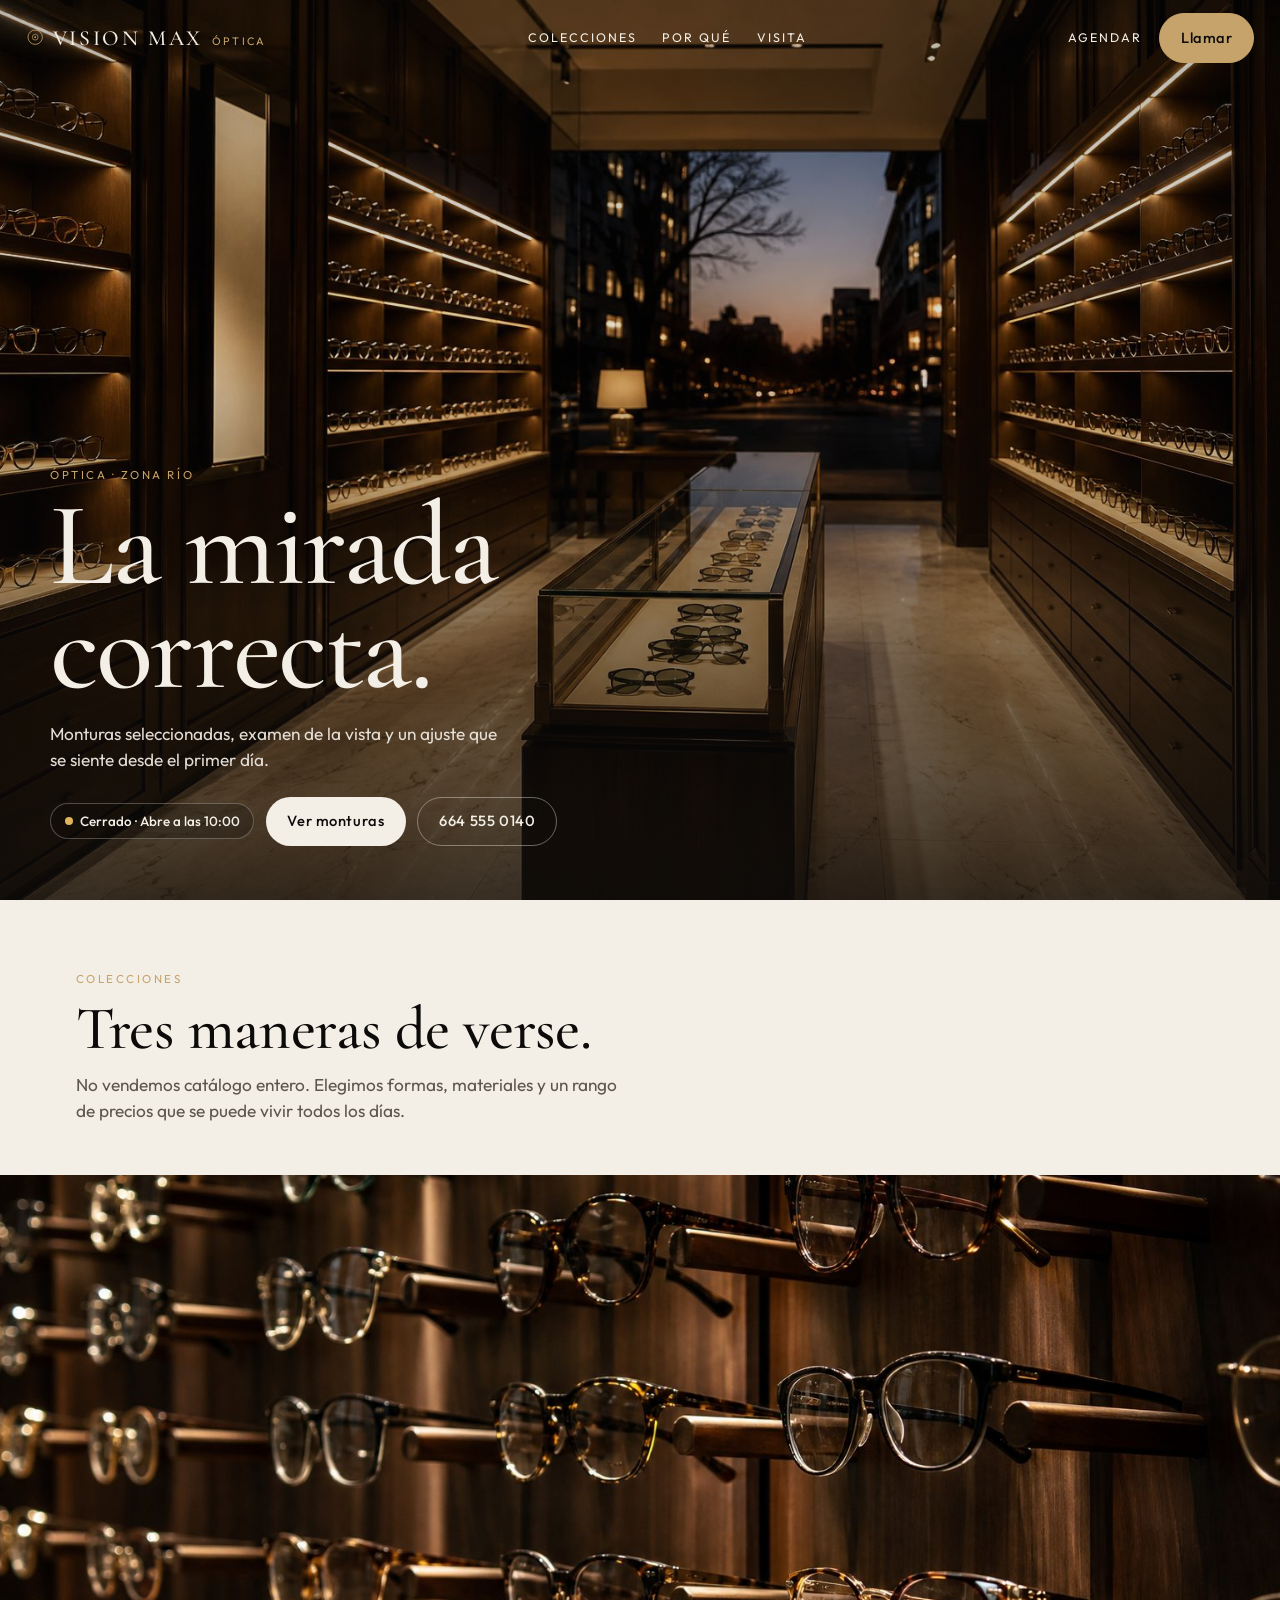
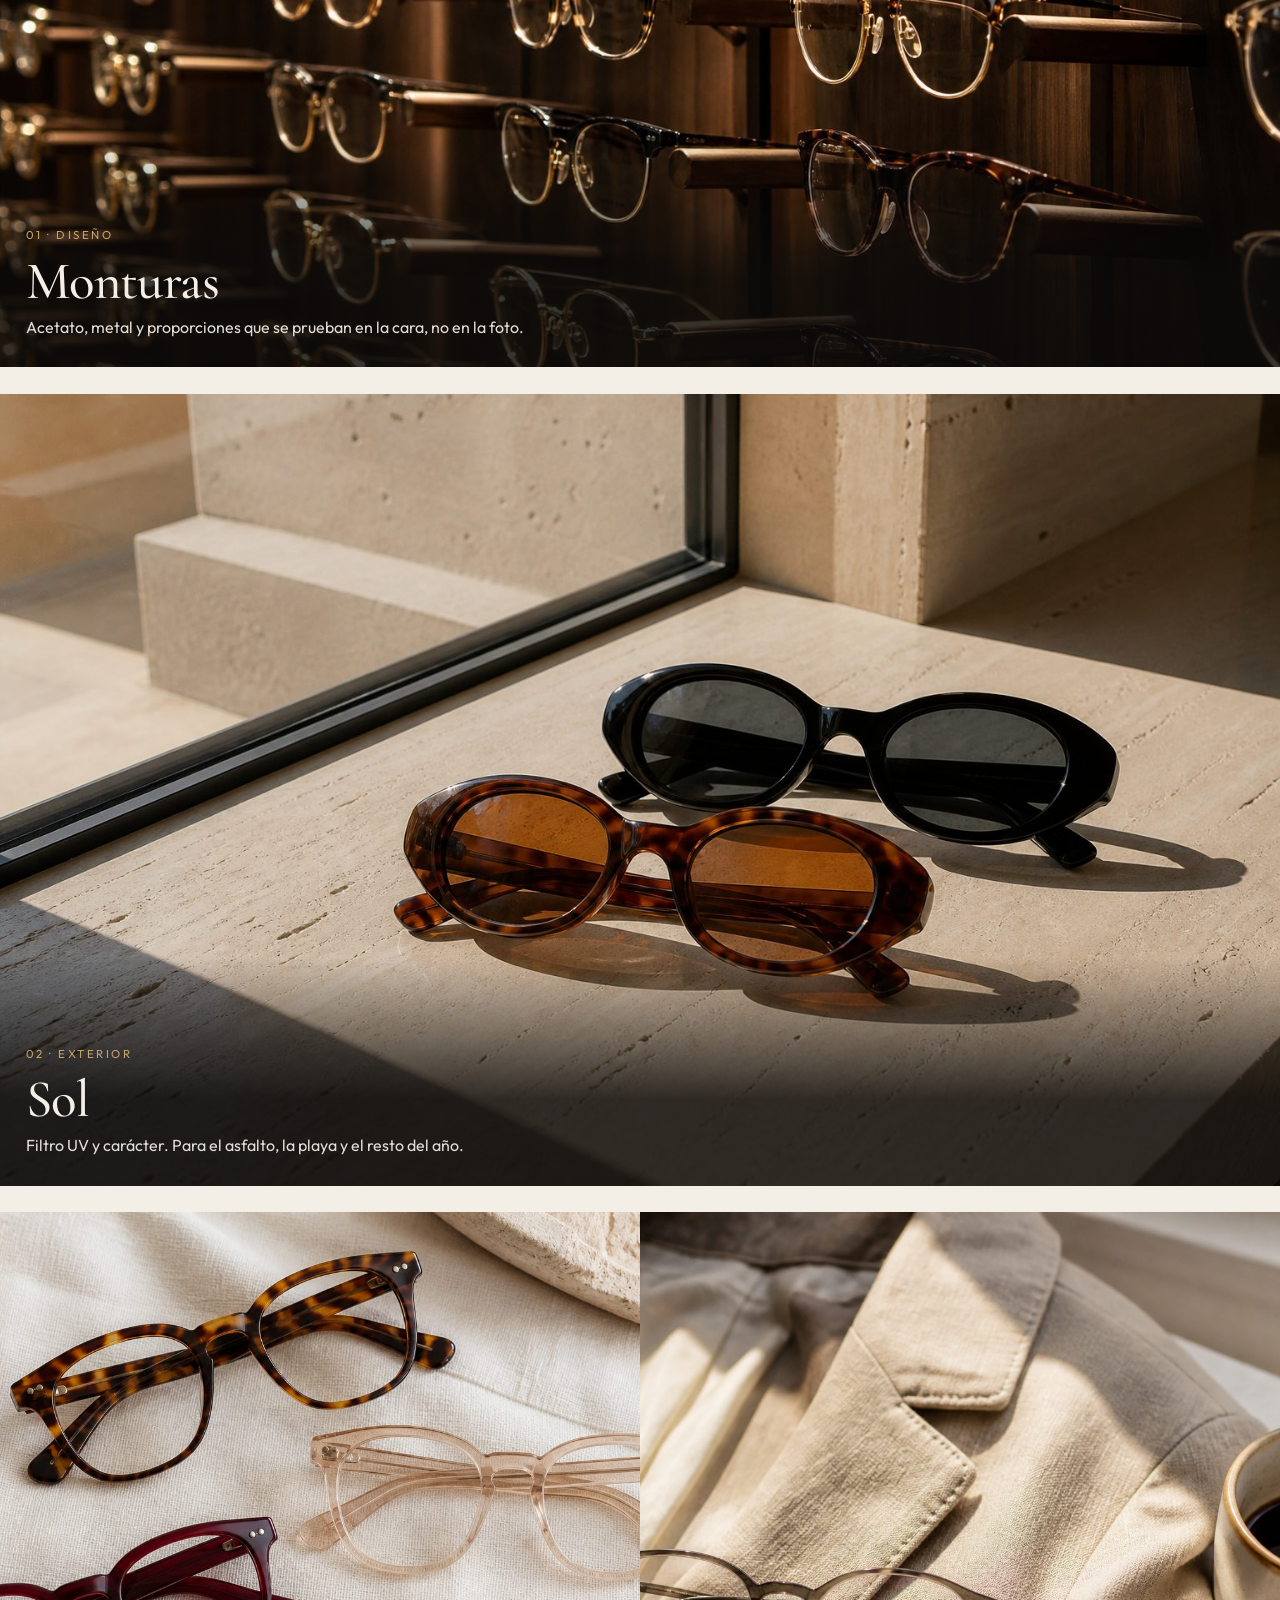
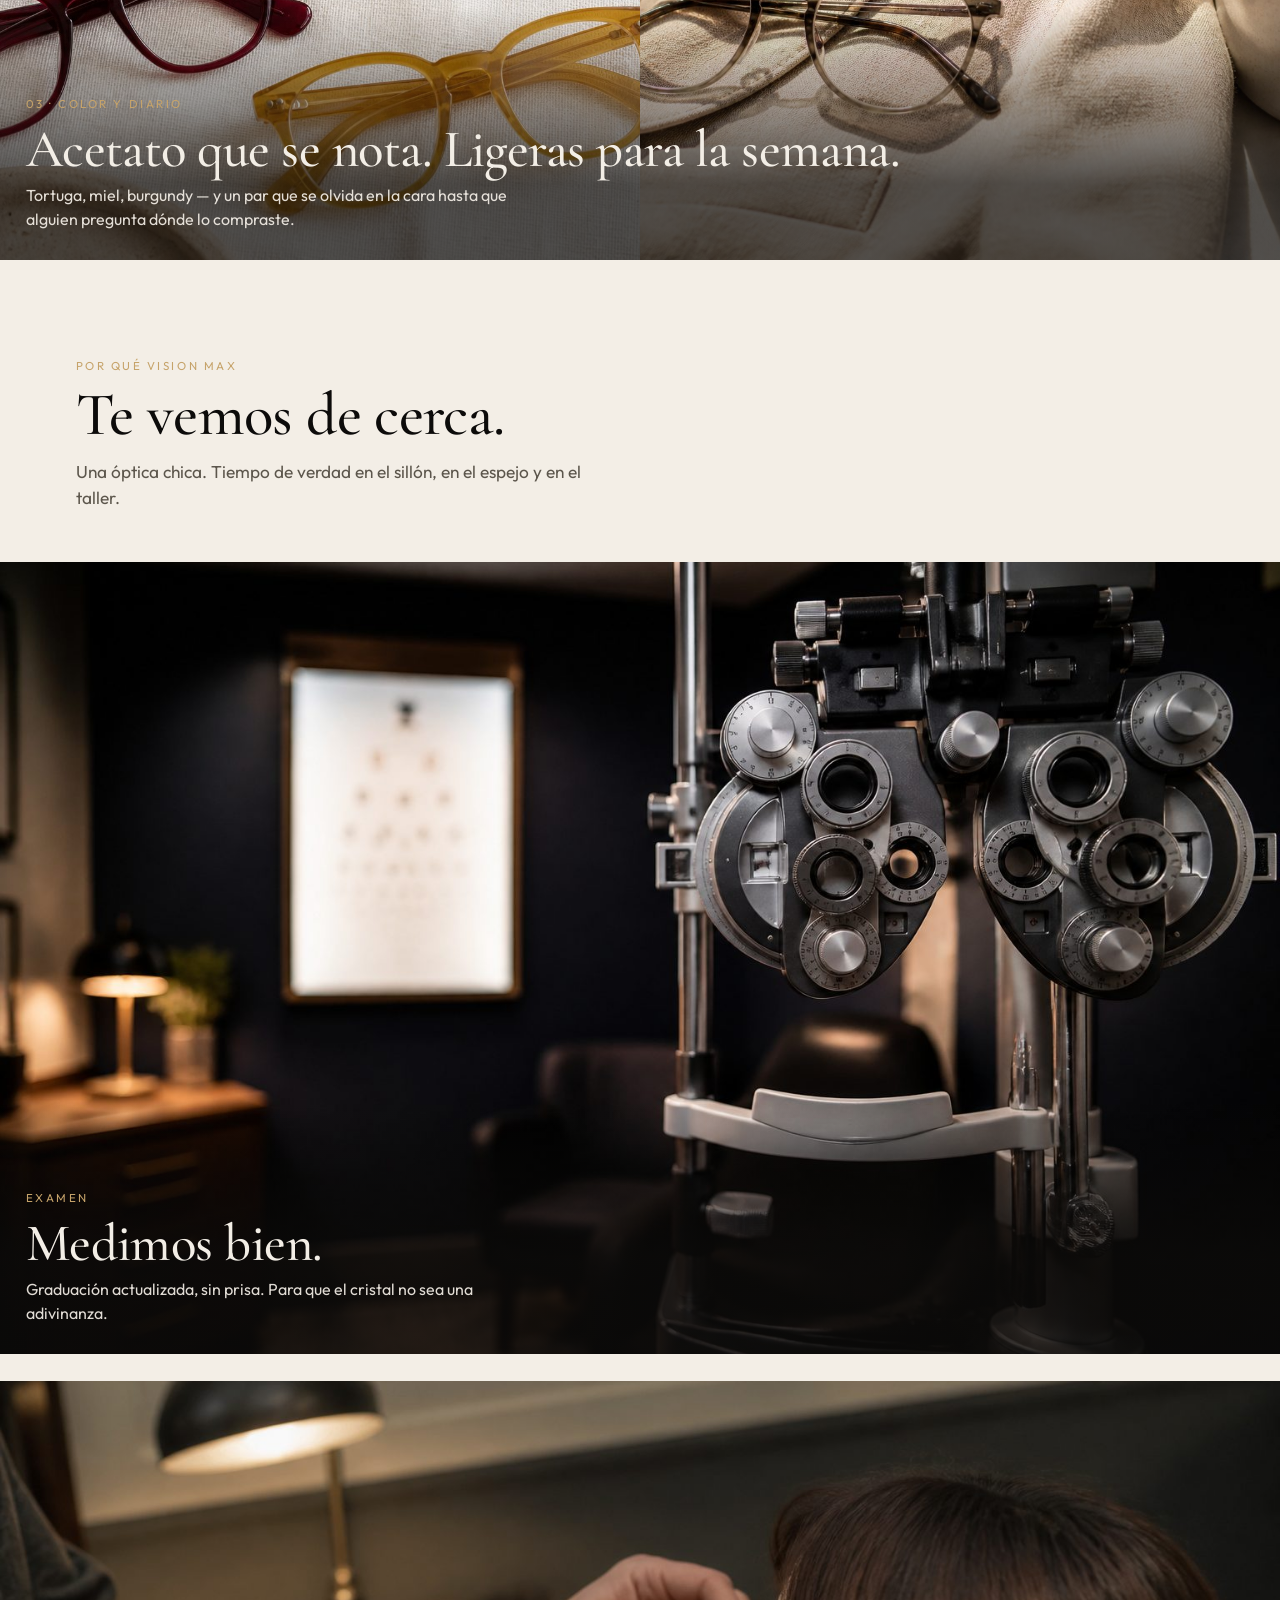
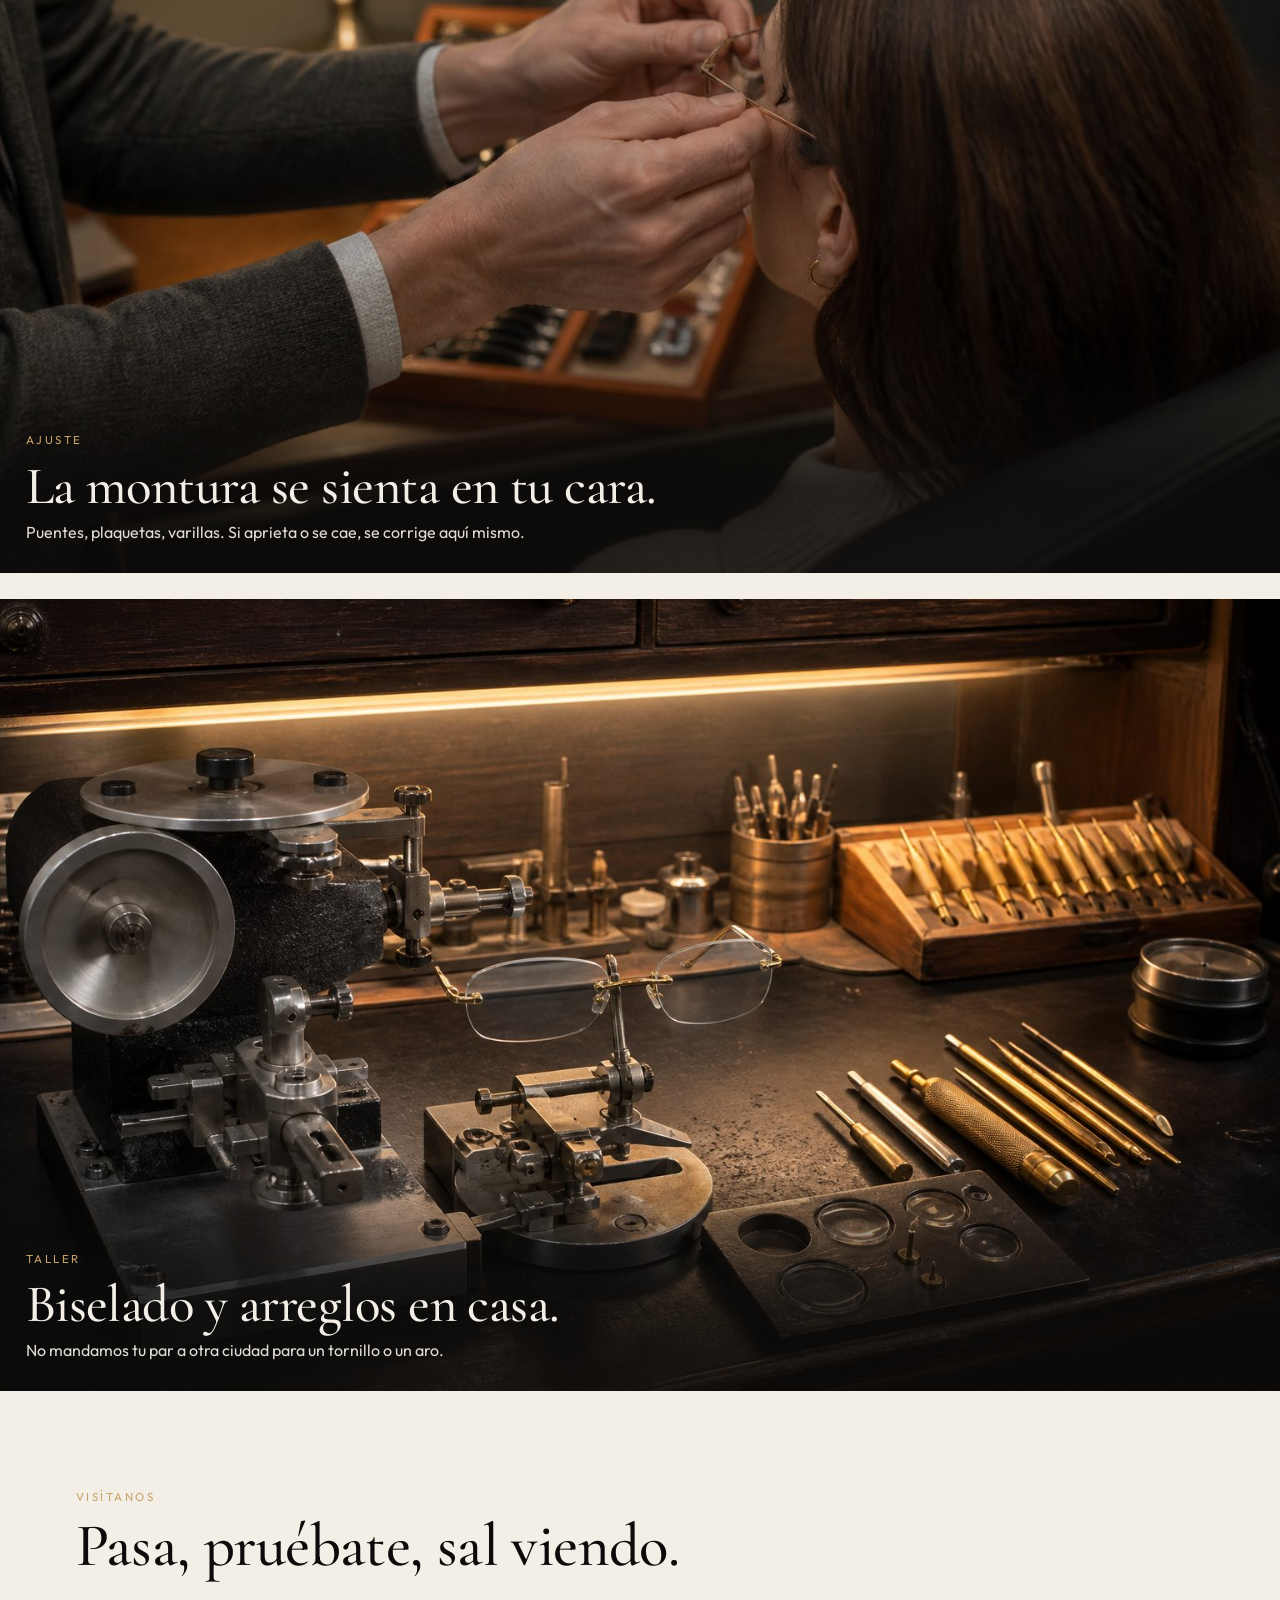
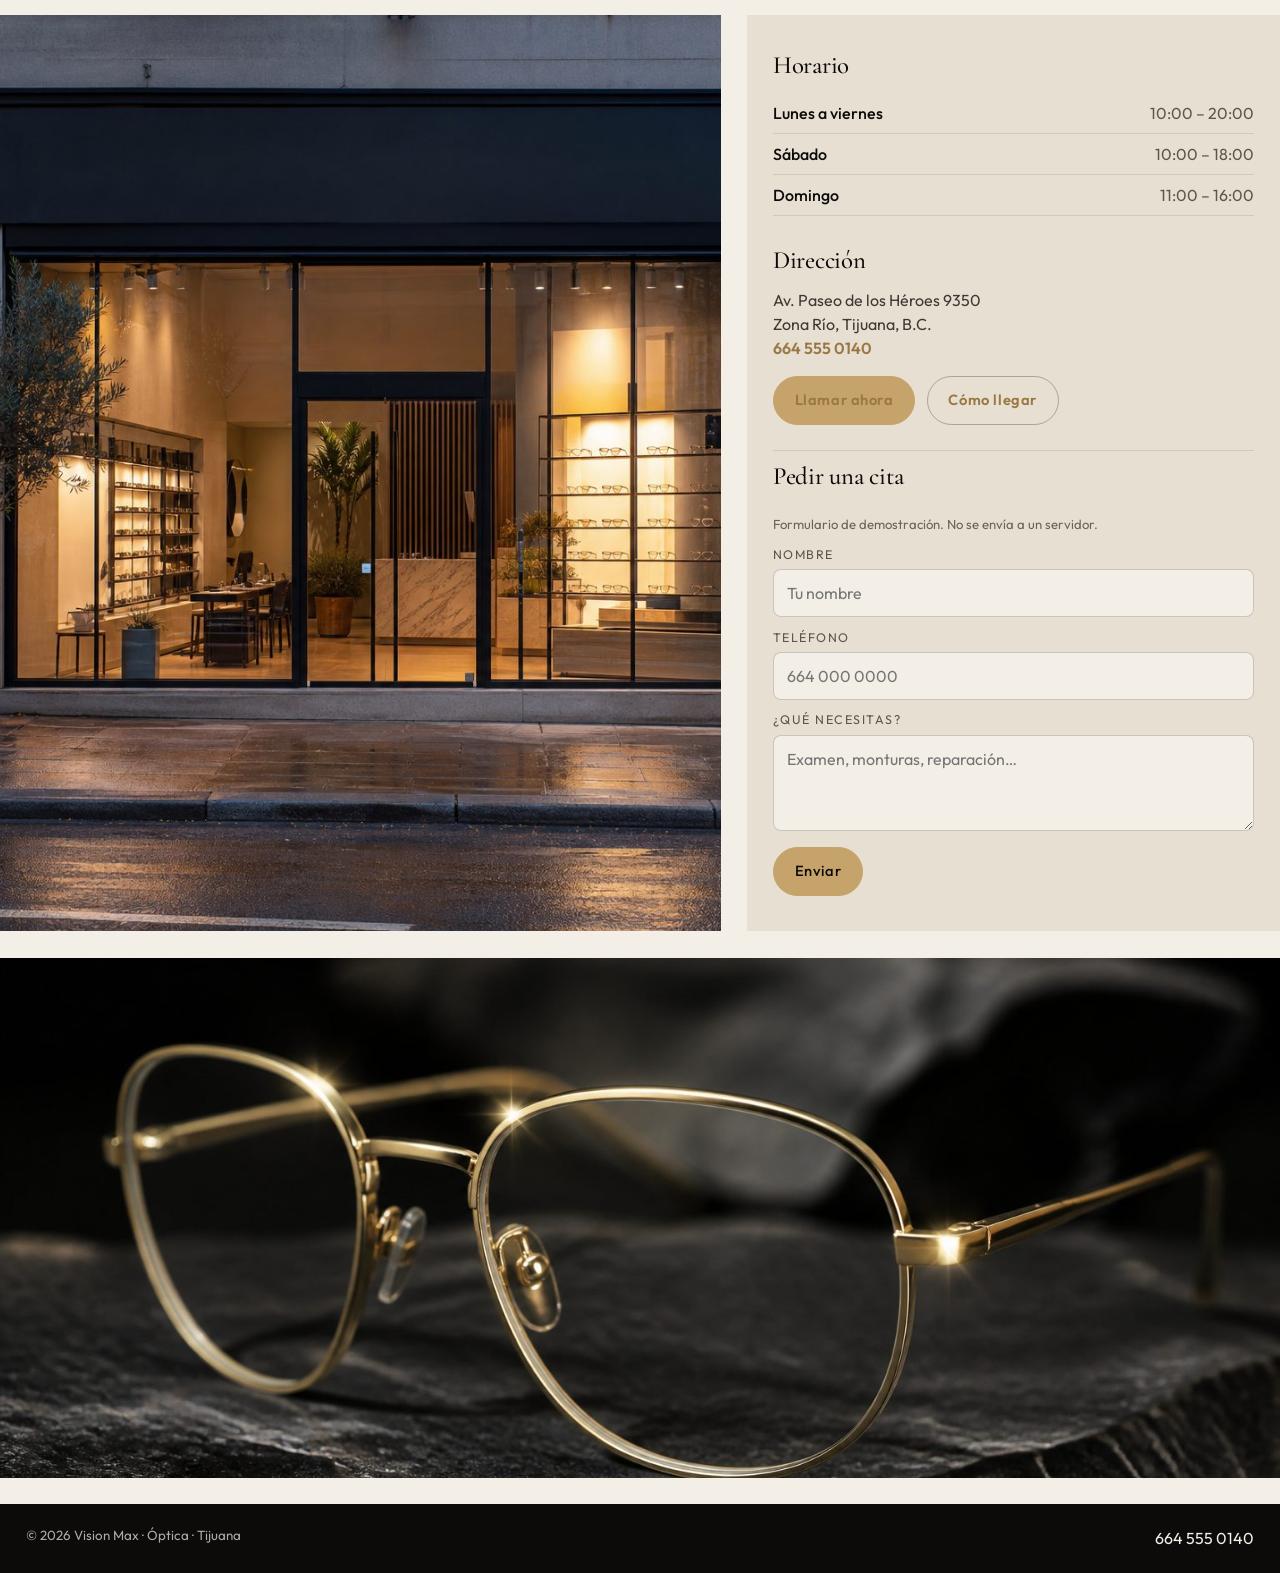
==== commit f59347f1: "Replace Hilltop Market with Vision Max óptica site. Spanish-only one-page GitHub Pages site with com" ====
--- a/index.html
+++ b/index.html
@@ -1,300 +1,206 @@
 <!doctype html>
-<html lang="en">
+<html lang="es">
 <head>
   <meta charset="utf-8" />
   <meta name="viewport" content="width=device-width, initial-scale=1" />
-  <title>Hilltop Market — Grocery, Butcher &amp; Liquor in Chula Vista</title>
-  <meta name="description" content="Neighborhood grocery and butcher at 1500 Hilltop Dr, Chula Vista. Carne asada, guacamole, produce, liquor, and Mobil on the corner. Open daily 6 AM–9 PM." />
-  <link rel="preconnect" href="https://fonts.googleapis.com">
-  <link rel="preconnect" href="https://fonts.gstatic.com" crossorigin>
-  <link href="https://fonts.googleapis.com/css2?family=Fraunces:ital,opsz,wght@0,9..144,600;1,9..144,600;1,9..144,700&family=Oswald:wght@500;600;700&family=Source+Sans+3:wght@400;600;700&display=swap" rel="stylesheet">
-  <link rel="stylesheet" href="styles.css">
+  <title>Vision Max — Óptica</title>
+  <meta name="description" content="Óptica Vision Max en Zona Río, Tijuana. Monturas de diseño, lentes de sol, examen de la vista y ajuste fino. Lunes a sábado." />
+  <meta name="theme-color" content="#0c0b0a" />
+  <link rel="icon" href="favicon.svg" type="image/svg+xml" />
+  <link rel="canonical" href="https://devinlegend.github.io/demosite2/" />
+  <meta property="og:locale" content="es_MX" />
+  <meta property="og:title" content="Vision Max — Óptica" />
+  <meta property="og:description" content="Monturas de diseño, examen de la vista y un ajuste que se siente desde el primer día." />
+  <meta property="og:image" content="https://devinlegend.github.io/demosite2/images/hero-boutique.jpg" />
+  <meta property="og:type" content="website" />
+  <link rel="preconnect" href="https://fonts.googleapis.com" />
+  <link rel="preconnect" href="https://fonts.gstatic.com" crossorigin />
+  <link href="https://fonts.googleapis.com/css2?family=Cormorant+Garamond:ital,wght@0,500;0,600;1,500;1,600&family=Outfit:wght@400;500;600&display=swap" rel="stylesheet" />
+  <link rel="stylesheet" href="styles.css" />
 </head>
 <body>
-
-  <header class="header">
-    <div class="wrap header__inner">
-      <a href="#top" class="brand">
-        <span class="brand__mark"><span class="brand__hilltop">Hilltop</span> Market</span>
-        <span class="brand__addr">1500</span>
+  <a class="skip" href="#contenido">Saltar al contenido</a>
+
+  <header class="header" id="header">
+    <div class="header__inner">
+      <a class="brand" href="#inicio">
+        <svg class="brand__mark" viewBox="0 0 32 32" aria-hidden="true">
+          <circle cx="16" cy="16" r="12.5" fill="none" stroke="currentColor" stroke-width="1.4" />
+          <circle cx="16" cy="16" r="5" fill="none" stroke="currentColor" stroke-width="1.2" />
+          <circle cx="16" cy="16" r="1.6" fill="currentColor" />
+        </svg>
+        <span class="brand__name">Vision Max</span>
+        <span class="brand__tag">Óptica</span>
       </a>
-      <nav class="nav" id="nav">
-        <a href="#meat">Meat</a>
-        <a href="#produce">Produce</a>
-        <a href="#liquor">Liquor</a>
-        <a href="#hours">Hours</a>
-        <a href="#visit">Visit</a>
+      <nav class="nav" id="nav" aria-label="Principal">
+        <a href="#colecciones">Colecciones</a>
+        <a href="#por-que">Por qué</a>
+        <a href="#visita">Visita</a>
+        <a class="nav__call" href="tel:+526645550140">Llamar</a>
       </nav>
       <div class="header__cta">
-        <a class="btn btn--primary" href="tel:+16194262200">Call</a>
-        <a class="btn btn--blue" href="https://www.google.com/maps/dir/?api=1&destination=1500+Hilltop+Dr+Chula+Vista+CA+91911" target="_blank" rel="noopener">Directions</a>
+        <a class="link-quiet" href="#visita">Agendar</a>
+        <a class="btn btn--gold" href="tel:+526645550140">Llamar</a>
       </div>
-      <button class="nav-toggle" id="navToggle" aria-label="Open menu">
+      <button class="nav-toggle" id="navToggle" type="button" aria-expanded="false" aria-controls="nav" aria-label="Abrir menú">
         <span></span><span></span><span></span>
       </button>
     </div>
   </header>
 
-  <section class="hero" id="top" style="background-image:url('images/01-storefront-hilltop-sign.jpg')">
-    <div class="wrap hero__content">
-      <p class="hero__addr">1500 Hilltop Dr · Chula Vista</p>
-      <h1>Hilltop<br>Market</h1>
-      <div class="hero__words" aria-label="Meat, Groceries, Produce, Liquor">
-        <span class="word--meat">Meat</span>
-        <span class="word--groceries">Groceries</span>
-        <span class="word--produce">Produce</span>
-        <span class="word--liquor">Liquor</span>
+  <section class="hero" id="inicio">
+    <img class="hero__photo" src="images/hero-boutique.jpg" alt="Interior de la óptica Vision Max, vitrinas de nogal iluminadas y piso de mármol al atardecer" />
+    <div class="hero__veil"></div>
+    <div class="hero__copy">
+      <p class="eyebrow">Óptica · Zona Río</p>
+      <h1>La mirada<br>correcta.</h1>
+      <p class="hero__lead">Monturas seleccionadas, examen de la vista y un ajuste que se siente desde el primer día.</p>
+      <div class="hero__row">
+        <span class="hours-chip" id="hoursChip">
+          <span class="hours-chip__dot"></span>
+          <span id="hoursChipText">Abierto todos los días</span>
+        </span>
+        <a class="btn btn--ivory" href="#colecciones">Ver monturas</a>
+        <a class="btn btn--ghost" href="tel:+526645550140">664 555 0140</a>
       </div>
-      <p>Neighborhood grocery and butcher on the corner of Hilltop and Orange. The meat counter first. Then whatever you forgot.</p>
-      <div class="hero__row">
-        <span class="hours-chip" id="hoursChip"><span class="hours-chip__dot"></span><span id="hoursChipText">Open daily 6 AM – 9 PM</span></span>
-        <a class="btn btn--primary" href="https://www.google.com/maps/dir/?api=1&destination=1500+Hilltop+Dr+Chula+Vista+CA+91911" target="_blank" rel="noopener">Get directions</a>
-        <a class="btn btn--ghost" href="tel:+16194262200">(619) 426-2200</a>
-      </div>
     </div>
   </section>
 
-  <main>
-
-    <section class="section" id="about">
-      <div class="wrap">
-        <p class="kicker">The house</p>
-        <h2>A corner market that still cuts your meat.</h2>
-        <div class="about-grid">
-          <div class="about-copy">
-            <p class="lead">Hilltop Market is a family-run grocery and butcher in Otay, Chula Vista. People come for carne asada, house guacamole, and tortillas that are still warm in the cooler. They stay because someone at the counter already knows their order.</p>
-            <p>It is a small store packed tight — produce on the left, the meat case glowing on the right, liquor stacked to the ceiling behind the register. SNAP/EBT and cards are fine. The lot is right there. Thank you, we appreciate your business.</p>
-          </div>
-          <div class="about-photos">
-            <img src="images/20-storefront-entrance-oranges.jpg" alt="Hilltop Market entrance with bins of oranges out front">
-            <img src="images/09-checkout-liquor.jpg" alt="Checkout counter with the liquor wall behind it">
+  <main id="contenido">
+    <section class="band" id="colecciones">
+      <p class="eyebrow">Colecciones</p>
+      <h2>Tres maneras de verse.</h2>
+      <p class="lead">No vendemos catálogo entero. Elegimos formas, materiales y un rango de precios que se puede vivir todos los días.</p>
+    </section>
+
+    <div class="stack">
+      <figure class="shot">
+        <img src="images/coleccion-monturas.jpg" alt="Pared de monturas de acetato y metal sobre nogal, iluminadas de frente" />
+        <figcaption class="shot__cap">
+          <p class="eyebrow">01 · Diseño</p>
+          <h3>Monturas</h3>
+          <p>Acetato, metal y proporciones que se prueban en la cara, no en la foto.</p>
+        </figcaption>
+      </figure>
+
+      <figure class="shot">
+        <img src="images/coleccion-sol.jpg" alt="Dos pares de lentes de sol ovalados sobre travertino, con luz de mediodía" />
+        <figcaption class="shot__cap">
+          <p class="eyebrow">02 · Exterior</p>
+          <h3>Sol</h3>
+          <p>Filtro UV y carácter. Para el asfalto, la playa y el resto del año.</p>
+        </figcaption>
+      </figure>
+
+      <figure class="shot shot--split">
+        <img src="images/coleccion-acetato.jpg" alt="Cuatro monturas de acetato en tortuga, rosa, burgundy y miel sobre lino claro" />
+        <img src="images/coleccion-diario.jpg" alt="Montura redonda sobre un saco de lino junto a una taza de café" />
+        <figcaption class="shot__cap shot__cap--light">
+          <p class="eyebrow">03 · Color y diario</p>
+          <h3>Acetato que se nota. Ligeras para la semana.</h3>
+          <p>Tortuga, miel, burgundy — y un par que se olvida en la cara hasta que alguien pregunta dónde lo compraste.</p>
+        </figcaption>
+      </figure>
+    </div>
+
+    <section class="band" id="por-que">
+      <p class="eyebrow">Por qué Vision Max</p>
+      <h2>Te vemos de cerca.</h2>
+      <p class="lead">Una óptica chica. Tiempo de verdad en el sillón, en el espejo y en el taller.</p>
+    </section>
+
+    <div class="stack">
+      <figure class="shot">
+        <img src="images/por-que-examen.jpg" alt="Foróptero y consultorio de optometría con iluminación baja" />
+        <figcaption class="shot__cap">
+          <p class="eyebrow">Examen</p>
+          <h3>Medimos bien.</h3>
+          <p>Graduación actualizada, sin prisa. Para que el cristal no sea una adivinanza.</p>
+        </figcaption>
+      </figure>
+
+      <figure class="shot">
+        <img src="images/por-que-ajuste.jpg" alt="Óptico ajustando una montura dorada en el rostro de una clienta" />
+        <figcaption class="shot__cap">
+          <p class="eyebrow">Ajuste</p>
+          <h3>La montura se sienta en tu cara.</h3>
+          <p>Puentes, plaquetas, varillas. Si aprieta o se cae, se corrige aquí mismo.</p>
+        </figcaption>
+      </figure>
+
+      <figure class="shot">
+        <img src="images/por-que-taller.jpg" alt="Banco de taller óptico con montura en prensa y herramientas de precisión" />
+        <figcaption class="shot__cap">
+          <p class="eyebrow">Taller</p>
+          <h3>Biselado y arreglos en casa.</h3>
+          <p>No mandamos tu par a otra ciudad para un tornillo o un aro.</p>
+        </figcaption>
+      </figure>
+    </div>
+
+    <section class="band band--tight" id="visita">
+      <p class="eyebrow">Visítanos</p>
+      <h2>Pasa, pruébate, sal viendo.</h2>
+    </section>
+
+    <section class="visit">
+      <figure class="visit__photo">
+        <img src="images/visita-fachada.jpg" alt="Fachada de cristal de Vision Max al anochecer, con la tienda iluminada hacia la calle" />
+      </figure>
+      <div class="visit__panel">
+        <div class="visit__block">
+          <h3>Horario</h3>
+          <ul class="hours">
+            <li><span>Lunes a viernes</span><span>10:00 – 20:00</span></li>
+            <li><span>Sábado</span><span>10:00 – 18:00</span></li>
+            <li><span>Domingo</span><span>11:00 – 16:00</span></li>
+          </ul>
+        </div>
+        <div class="visit__block">
+          <h3>Dirección</h3>
+          <p>
+            Av. Paseo de los Héroes 9350<br />
+            Zona Río, Tijuana, B.C.
+          </p>
+          <p><a href="tel:+526645550140">664 555 0140</a></p>
+          <div class="hero__row">
+            <a class="btn btn--gold" href="tel:+526645550140">Llamar ahora</a>
+            <a class="btn btn--outline" href="https://www.google.com/maps/dir/?api=1&destination=Paseo+de+los+H%C3%A9roes+9350+Zona+R%C3%ADo+Tijuana" target="_blank" rel="noopener">Cómo llegar</a>
           </div>
         </div>
+        <form class="cita" id="citaForm" action="#" method="post">
+          <h3>Pedir una cita</h3>
+          <p class="cita__hint">Formulario de demostración. No se envía a un servidor.</p>
+          <label>
+            Nombre
+            <input type="text" name="nombre" autocomplete="name" required placeholder="Tu nombre" />
+          </label>
+          <label>
+            Teléfono
+            <input type="tel" name="telefono" autocomplete="tel" required placeholder="664 000 0000" />
+          </label>
+          <label>
+            ¿Qué necesitas?
+            <textarea name="mensaje" rows="3" placeholder="Examen, monturas, reparación…"></textarea>
+          </label>
+          <button class="btn btn--gold" type="submit">Enviar</button>
+          <p class="cita__ok" id="formNote" hidden tabindex="-1">Gracias. En un sitio real te llamaríamos para confirmar.</p>
+        </form>
       </div>
     </section>
 
-    <section class="pillar pillar--meat" id="meat">
-      <div class="pillar__inner">
-        <div class="pillar__copy">
-          <p class="kicker">The painted wall</p>
-          <h2>Meat</h2>
-          <p>Ranchera, arrachera, adobada, longaniza, tomahawk when they have it. Ask them to trim it, marinate it, or cut it for the weekend. This is why the neighborhood comes here.</p>
-          <div class="tags">
-            <span class="tag">Carne asada $5.99/lb</span>
-            <span class="tag">Adobada $3.99/lb</span>
-            <span class="tag">Tomahawk specials</span>
-          </div>
-        </div>
-        <div class="pillar__media">
-          <img class="span" src="images/07-meat-counter.jpg" alt="Meat case with steaks, longaniza, and handwritten specials">
-          <img src="images/13-butcher-ranchera.jpg" alt="USDA Prime ranchera on the butcher block">
-          <img src="images/27-marinated-adobada-chicken.jpg" alt="Marinated pork adobada and chicken in the case">
-        </div>
-      </div>
-    </section>
-
-    <section class="pillar pillar--groceries pillar--flip" id="groceries">
-      <div class="pillar__inner">
-        <div class="pillar__copy">
-          <p class="kicker">The painted wall</p>
-          <h2>Groceries</h2>
-          <p>A tight aisle that still has what you need: milk, eggs, chips, birria packets, Guerrero tortillas, the beans you actually cook with. Not ten brands of bread. The right ones.</p>
-          <div class="tags">
-            <span class="tag">Dairy &amp; eggs</span>
-            <span class="tag">Instant Birria</span>
-            <span class="tag">Everyday staples</span>
-          </div>
-        </div>
-        <div class="pillar__media">
-          <img class="span" src="images/03-aisle-grocery.jpg" alt="Grocery aisle with condiments, chips, and a beer cooler at the end">
-          <img src="images/05-fridge-dairy-produce.jpg" alt="Butter, eggs, and greens in the dairy case">
-          <img src="images/23-snacks-ramen-liquor.jpg" alt="Ramen, candy, and liquor shelves">
-        </div>
-      </div>
-    </section>
-
-    <section class="pillar pillar--produce" id="produce">
-      <div class="pillar__inner">
-        <div class="pillar__copy">
-          <p class="kicker">The painted wall</p>
-          <h2>Produce</h2>
-          <p>Limes, lemons, chile, cabbage, cilantro — the stuff that goes next to the meat. Oranges and potatoes sit in bins on the sidewalk when the sun is out.</p>
-          <div class="tags">
-            <span class="tag">Citrus &amp; chiles</span>
-            <span class="tag">Greens</span>
-            <span class="tag">Bins out front</span>
-          </div>
-        </div>
-        <div class="pillar__media">
-          <img class="span" src="images/04-aisle-produce.jpg" alt="Produce aisle with limes, lemons, and leafy greens">
-          <img src="images/21-produce-and-meat-counter.jpg" alt="Produce fridge looking toward the meat counter">
-          <img src="images/02-storefront-entrance.jpg" alt="Outdoor bins of oranges and potatoes at the entrance">
-        </div>
-      </div>
-    </section>
-
-    <section class="pillar pillar--liquor pillar--flip" id="liquor">
-      <div class="pillar__inner">
-        <div class="pillar__copy">
-          <p class="kicker">The painted wall</p>
-          <h2>Liquor</h2>
-          <p>A full wall behind the register — tequila, whiskey, cold beer, the bottle you need for Saturday. Lottery in the window. Ice chest outside.</p>
-          <div class="tags">
-            <span class="tag">Fine wine &amp; liquor</span>
-            <span class="tag">Cold beer</span>
-            <span class="tag">Lottery</span>
-          </div>
-        </div>
-        <div class="pillar__media">
-          <img class="span" src="images/09-checkout-liquor.jpg" alt="Cashier at the register in front of a floor-to-ceiling liquor wall">
-          <img src="images/15-liquor-moet.jpg" alt="Moët champagne on the checkout counter">
-          <img src="images/32-score-tequila-soccer.jpg" alt="Score tequila soccer-ball bottle on the counter">
-        </div>
-      </div>
-    </section>
-
-    <section class="section section--paper" id="specials">
-      <div class="wrap">
-        <p class="kicker">What people drive for</p>
-        <h2>House specialties</h2>
-        <p class="lead">Not a printed menu. The things regulars already know to grab.</p>
-        <div class="spec-grid">
-          <article class="spec">
-            <img src="images/19-salsa-guacamole-ceviche.jpg" alt="House guacamole, salsa, and ceviche in the fridge">
-            <div class="spec__body">
-              <h3>Guacamole, salsa, ceviche</h3>
-              <p>Made here. Regular or spicy. Shrimp and crab when they have it.</p>
-              <span class="price">Guac 8oz $5.99 · 16oz $9.99</span>
-            </div>
-          </article>
-          <article class="spec">
-            <img src="images/14-tortillas-cooler.jpg" alt="La Selecta corn tortillas packed in a cooler">
-            <div class="spec__body">
-              <h3>Tortillas</h3>
-              <p>Corn and flour stacked by the meat case. Santa Fe, Bodo’s, La Selecta.</p>
-              <span class="price">Ask what’s warm</span>
-            </div>
-          </article>
-          <article class="spec">
-            <img src="images/36-tomahawk-steaks.jpg" alt="Fresh-cut tomahawk steaks on the butcher block">
-            <div class="spec__body">
-              <h3>Weekend carne asada</h3>
-              <p>Paleta, arrachera, adobada. Tell them how many people. They’ll cut it.</p>
-              <span class="price">Paleta para asar $5.99/lb</span>
-            </div>
-          </article>
-        </div>
-      </div>
-    </section>
-
-    <section class="section" id="gallery">
-      <div class="wrap">
-        <p class="kicker">Inside the store</p>
-        <h2>The market, as it is</h2>
-        <p class="lead">No stock photos. These are from the shop.</p>
-        <div class="gallery">
-          <img src="images/08-meat-prepared-tortillas.jpg" alt="Prepared meats and corn tortillas">
-          <img src="images/06-fridge-guacamole-ceviche.jpg" alt="Guacamole and cheese refrigerator">
-          <img src="images/10-chips-tostadas.jpg" alt="Tortilla chips and tostadas on a wooden shelf">
-          <img src="images/11-seasonings-birria.jpg" alt="Instant Birria seasoning on the shelf">
-          <img src="images/17-flour-tortillas-carne-asada.jpg" alt="Flour tortillas next to the carne asada case">
-          <img src="images/26-bone-in-ribeye.jpg" alt="Bone-in ribeyes garnished with kale">
-          <img src="images/12-checkout-pinones.jpg" alt="Hilltop Market meat department labels on piñones">
-          <img src="images/25-storefront-ice-atm.jpg" alt="Packaged ice chest and ATM on the storefront">
-          <img src="images/24-ebt-atm-produce-sign.jpg" alt="EBT cash ATM and fresh produce window sign">
-          <img src="images/18-instant-birria-packets.jpg" alt="Instant Birria spice packets">
-          <img src="images/34-arrachera-cutting-board.jpg" alt="Sliced arrachera on the cutting board">
-          <img src="images/40-pinones-stack.jpg" alt="Stacked containers of piñones on the counter">
-        </div>
-        <p class="lead" style="margin-top:1.4rem">More from the shop on
-          <a href="https://www.instagram.com/hilltop_market/" target="_blank" rel="noopener">@hilltop_market</a>.
-        </p>
-      </div>
-    </section>
-
-    <section class="pillar" id="fuel">
-      <div class="fuel">
-        <img src="images/22-mobil-pumps-hilltop-orange.jpg" alt="Mobil pumps at Hilltop Drive and East Orange Avenue">
-        <div class="fuel__copy">
-          <span class="mobil-chip">Mobil</span>
-          <p class="kicker">On the lot</p>
-          <h2>Gas on the corner.</h2>
-          <p class="lead">Mobil at Hilltop and East Orange. Park, pump, walk in. Ice machine and EBT ATM sit on the white wall under the red letters.</p>
-        </div>
-      </div>
-    </section>
-
-    <section class="section section--paper" id="hours">
-      <div class="wrap">
-        <p class="kicker">Come by</p>
-        <h2>Hours &amp; visit</h2>
-        <div class="visit" id="visit">
-          <div class="visit-card">
-            <h3>Every day</h3>
-            <div class="hours-line"><span>Monday – Sunday</span><span>6:00 AM – 9:00 PM</span></div>
-            <p style="margin-top:1rem"><strong>1500 Hilltop Dr</strong><br>Chula Vista, CA 91911<br>Hilltop &amp; East Orange</p>
-            <p style="margin:.7rem 0"><a href="tel:+16194262200">(619) 426-2200</a></p>
-            <div class="facts">
-              <span class="fact">SNAP / EBT</span>
-              <span class="fact">Credit cards</span>
-              <span class="fact">On-site parking</span>
-              <span class="fact">ATM</span>
-              <span class="fact">Packaged ice</span>
-              <span class="fact">Lottery</span>
-            </div>
-            <div class="hero__row">
-              <a class="btn btn--primary" href="tel:+16194262200">Call the store</a>
-              <a class="btn btn--blue" href="https://www.google.com/maps/dir/?api=1&destination=1500+Hilltop+Dr+Chula+Vista+CA+91911" target="_blank" rel="noopener">Get directions</a>
-            </div>
-            <p class="thanks">Thank you, we appreciate your business.</p>
-          </div>
-          <iframe
-            class="map-frame"
-            src="https://www.google.com/maps?q=Hilltop+Market+%26+Exxon+Mobil,+1500+Hilltop+Dr,+Chula+Vista,+CA+91911&amp;ll=32.5997004,-117.0519332&amp;z=17&amp;output=embed"
-            title="Map of Hilltop Market at 1500 Hilltop Drive, Chula Vista"
-            loading="lazy"
-            referrerpolicy="no-referrer-when-downgrade"
-            allowfullscreen></iframe>
-        </div>
-      </div>
-    </section>
-
+    <section class="detail">
+      <img src="images/detalle-oro.jpg" alt="Detalle de una montura de oro sobre piedra oscura" />
+    </section>
   </main>
 
   <footer class="footer">
-    <div class="wrap footer__inner">
-      <small>© 2026 Hilltop Market · 1500 Hilltop Dr, Chula Vista, CA 91911 · Mobil on the lot</small>
-      <div>
-        <a href="https://www.instagram.com/hilltop_market/" target="_blank" rel="noopener">Instagram</a>
-        ·
-        <a href="tel:+16194262200">(619) 426-2200</a>
-      </div>
+    <div class="footer__inner">
+      <small>© 2026 Vision Max · Óptica · Tijuana</small>
+      <a href="tel:+526645550140">664 555 0140</a>
     </div>
   </footer>
 
-  <script>
-    const nav = document.getElementById("nav");
-    const toggle = document.getElementById("navToggle");
-    toggle.addEventListener("click", () => nav.classList.toggle("open"));
-    nav.querySelectorAll("a").forEach((a) => a.addEventListener("click", () => nav.classList.remove("open")));
-
-    function storeStatus() {
-      const parts = new Intl.DateTimeFormat("en-US", {
-        timeZone: "America/Los_Angeles",
-        hour: "numeric",
-        minute: "numeric",
-        hourCycle: "h23"
-      }).formatToParts(new Date());
-      const hour = Number(parts.find((p) => p.type === "hour").value);
-      const minute = Number(parts.find((p) => p.type === "minute").value);
-      const mins = hour * 60 + minute;
-      const open = mins >= 6 * 60 && mins < 21 * 60;
-      const chip = document.getElementById("hoursChip");
-      const text = document.getElementById("hoursChipText");
-      chip.classList.toggle("is-closed", !open);
-      text.textContent = open ? "Open · Closes 9 PM" : "Closed · Opens 6 AM";
-    }
-    storeStatus();
-  </script>
+  <script src="site.js"></script>
 </body>
 </html>
--- a/styles.css
+++ b/styles.css
@@ -1,110 +1,138 @@
-/* Hilltop Market — storefront brand */
+/* Vision Max — óptica, una sola página */
 
 :root {
-  --siding: #F6F1E8;
-  --paper: #EFE6D8;
-  --white: #FFFcf7;
-  --ink: #1A1614;
-  --ink-soft: #5A534C;
-  --red: #C51D2A;
-  --red-d: #8E1520;
-  --blue: #1E4B8C;
-  --green: #3A7A38;
-  --wood: #3B2416;
-  --mobil: #0033A0;
-  --radius: 10px;
-  --radius-sm: 8px;
-  --shadow: 0 8px 28px rgba(26, 22, 20, .08);
+  --ink: #0c0b0a;
+  --ivory: #f3eee6;
+  --paper: #e7dfd2;
+  --gold: #c6a36a;
+  --gold-d: #9a7844;
+  --mist: rgba(243, 238, 230, .92);
+  --font: "Outfit", system-ui, sans-serif;
+  --display: "Cormorant Garamond", Georgia, serif;
+  --gap: 1.65rem;
   --max: 1180px;
-  --font: "Source Sans 3", system-ui, sans-serif;
-  --display: "Oswald", Impact, sans-serif;
-  --serif: "Fraunces", Georgia, serif;
-  --ease: .22s ease;
+  --ease: .28s ease;
 }
 
 *, *::before, *::after { box-sizing: border-box; margin: 0; padding: 0; }
 html { scroll-behavior: smooth; }
 body {
   font-family: var(--font);
-  background: var(--siding);
+  background: var(--ivory);
   color: var(--ink);
-  line-height: 1.55;
+  line-height: 1.5;
   -webkit-font-smoothing: antialiased;
 }
 img { max-width: 100%; display: block; }
-a { color: var(--red); text-decoration: none; }
-a:hover { color: var(--red-d); }
-.wrap { max-width: var(--max); margin: 0 auto; padding: 0 1.4rem; }
-
-/* Buttons */
+a { color: inherit; }
+button, input, textarea { font: inherit; color: inherit; }
+.skip {
+  position: absolute;
+  left: 1rem;
+  top: -4rem;
+  background: var(--ink);
+  color: var(--ivory);
+  padding: .6rem 1rem;
+  z-index: 80;
+}
+.skip:focus { top: 1rem; }
+
 .btn {
   display: inline-flex;
   align-items: center;
   justify-content: center;
-  gap: .45rem;
-  padding: .72rem 1.25rem;
-  border-radius: var(--radius-sm);
-  font-weight: 700;
-  font-size: .95rem;
-  font-family: var(--font);
-  border: 2px solid transparent;
+  gap: .4rem;
+  padding: .78rem 1.3rem;
+  border-radius: 999px;
+  font-weight: 500;
+  font-size: .92rem;
+  letter-spacing: .04em;
+  text-decoration: none;
+  border: 1px solid transparent;
   cursor: pointer;
-  transition: background var(--ease), border-color var(--ease), transform var(--ease);
-}
-.btn--primary { background: var(--red); color: #fff; border-color: var(--red); }
-.btn--primary:hover { background: var(--red-d); border-color: var(--red-d); color: #fff; }
-.btn--ghost { background: transparent; color: #fff; border-color: rgba(255,255,255,.45); }
-.btn--ghost:hover { background: rgba(255,255,255,.12); color: #fff; }
-.btn--blue { background: var(--blue); color: #fff; border-color: var(--blue); }
-.btn--blue:hover { background: #163a6e; color: #fff; }
-
-/* Header */
+  transition: background var(--ease), color var(--ease), border-color var(--ease);
+}
+.btn--gold { background: var(--gold); color: var(--ink); border-color: var(--gold); }
+.btn--gold:hover { background: #d4b47c; }
+.btn--ivory { background: var(--ivory); color: var(--ink); }
+.btn--ivory:hover { background: #fff; }
+.btn--ghost { background: transparent; color: var(--ivory); border-color: rgba(243,238,230,.4); }
+.btn--ghost:hover { background: rgba(243,238,230,.1); }
+.btn--outline { background: transparent; color: var(--ink); border-color: rgba(12,11,10,.28); }
+.btn--outline:hover { border-color: var(--ink); }
+.link-quiet {
+  color: var(--ivory);
+  text-decoration: none;
+  font-size: .78rem;
+  letter-spacing: .16em;
+  text-transform: uppercase;
+}
+
 .header {
-  position: sticky;
-  top: 0;
+  position: fixed;
+  inset: 0 0 auto;
   z-index: 40;
-  background: rgba(246, 241, 232, .94);
-  backdrop-filter: blur(12px);
-  border-bottom: 3px solid var(--red);
+  background: transparent;
+  transition: background var(--ease), border-color var(--ease);
+  border-bottom: 1px solid transparent;
+}
+.header.is-scrolled,
+.header.is-open {
+  background: rgba(12, 11, 10, .78);
+  backdrop-filter: blur(16px);
+  border-bottom-color: rgba(198, 163, 106, .28);
 }
 .header__inner {
   display: flex;
   align-items: center;
   justify-content: space-between;
-  gap: 1rem;
-  min-height: 68px;
+  gap: 1.2rem;
+  min-height: 76px;
+  max-width: 1440px;
+  margin: 0 auto;
+  padding: 0 1.6rem;
 }
 .brand {
   display: flex;
   align-items: baseline;
-  gap: .45rem;
-  color: var(--ink);
+  gap: .55rem;
+  color: var(--ivory);
   text-decoration: none;
 }
-.brand:hover { color: var(--ink); }
 .brand__mark {
+  width: 1.15rem;
+  height: 1.15rem;
+  color: var(--gold);
+  transform: translateY(2px);
+}
+.brand__name {
   font-family: var(--display);
-  font-weight: 700;
-  font-size: 1.55rem;
-  letter-spacing: .04em;
-  line-height: 1;
-  text-transform: uppercase;
-}
-.brand__hilltop { color: var(--red); }
-.brand__addr {
-  font-family: var(--display);
-  font-size: .72rem;
-  letter-spacing: .14em;
-  color: var(--ink-soft);
-}
-.nav { display: flex; align-items: center; gap: 1.15rem; }
+  font-size: 1.35rem;
+  font-weight: 500;
+  letter-spacing: .12em;
+  text-transform: uppercase;
+}
+.brand__tag {
+  font-size: .68rem;
+  letter-spacing: .22em;
+  text-transform: uppercase;
+  color: var(--gold);
+}
+.nav {
+  display: flex;
+  align-items: center;
+  gap: 1.6rem;
+}
 .nav a {
-  color: var(--ink);
-  font-weight: 600;
-  font-size: .92rem;
-}
-.nav a:hover { color: var(--red); }
-.header__cta { display: flex; gap: .45rem; }
+  color: var(--ivory);
+  text-decoration: none;
+  font-size: .78rem;
+  letter-spacing: .16em;
+  text-transform: uppercase;
+}
+.nav a:hover { color: var(--gold); }
+.nav__call { display: none; }
+.header__cta { display: flex; align-items: center; gap: 1.1rem; }
 .nav-toggle {
   display: none;
   flex-direction: column;
@@ -112,369 +140,292 @@
   background: none;
   border: 0;
   cursor: pointer;
-  padding: 4px;
+  padding: 6px;
 }
 .nav-toggle span {
   display: block;
-  width: 22px;
-  height: 2px;
-  background: var(--ink);
-}
-
-/* Hero */
+  width: 20px;
+  height: 1.5px;
+  background: var(--ivory);
+}
+
 .hero {
   position: relative;
-  min-height: min(92vh, 820px);
+  min-height: 100vh;
+  min-height: 100dvh;
   display: flex;
   align-items: flex-end;
-  color: #fff;
-  background: #2a1c16 center/cover no-repeat;
-}
-.hero::after {
-  content: "";
+  color: var(--ivory);
+  background: var(--ink);
+}
+.hero__photo {
+  position: absolute;
+  inset: 0;
+  width: 100%;
+  height: 100%;
+  object-fit: cover;
+}
+.hero__veil {
   position: absolute;
   inset: 0;
   background:
-    linear-gradient(180deg, rgba(26,22,20,.18) 0%, rgba(26,22,20,.55) 48%, rgba(26,22,20,.82) 100%);
-}
-.hero__content {
+    linear-gradient(180deg, rgba(12,11,10,.28) 0%, rgba(12,11,10,.12) 38%, rgba(12,11,10,.78) 100%);
+}
+.hero__copy {
   position: relative;
   z-index: 1;
-  width: 100%;
-  padding: 5.5rem 0 3.2rem;
-}
-.hero__addr {
-  font-family: var(--display);
+  width: min(100% - 3.2rem, var(--max));
+  margin: 0 auto;
+  padding: 7rem 0 3.4rem;
+}
+.eyebrow {
+  font-size: .72rem;
   letter-spacing: .22em;
-  font-size: .78rem;
-  opacity: .85;
-  margin-bottom: .6rem;
+  text-transform: uppercase;
+  color: var(--gold);
+  margin-bottom: .7rem;
 }
 .hero h1 {
   font-family: var(--display);
-  font-weight: 700;
-  font-size: clamp(3.2rem, 10vw, 7.2rem);
+  font-weight: 500;
+  font-size: clamp(3.4rem, 11vw, 7.4rem);
   line-height: .88;
-  letter-spacing: .02em;
-  text-transform: uppercase;
-  text-shadow: 0 8px 30px rgba(0,0,0,.35);
-}
-.hero__words {
+  letter-spacing: -.02em;
+}
+.hero__lead {
+  max-width: 28rem;
+  margin: 1.15rem 0 1.5rem;
+  font-size: 1.08rem;
+  color: var(--mist);
+}
+.hero__row {
   display: flex;
   flex-wrap: wrap;
-  gap: .35rem 1.1rem;
-  margin: 1.1rem 0 .85rem;
-  font-family: var(--serif);
-  font-style: italic;
-  font-size: clamp(1.15rem, 2.4vw, 1.7rem);
-}
-.word--meat, .word--liquor { color: #ffd4d6; }
-.word--groceries { color: #c9dbff; }
-.word--produce { color: #cfe8c8; }
-.hero p {
-  max-width: 34rem;
-  font-size: 1.12rem;
-  color: rgba(255,255,255,.88);
-  margin-bottom: 1.3rem;
-}
-.hero__row { display: flex; flex-wrap: wrap; gap: .7rem; align-items: center; }
+  gap: .7rem;
+  align-items: center;
+}
 .hours-chip {
   display: inline-flex;
   align-items: center;
-  gap: .4rem;
-  background: rgba(255,255,255,.12);
-  border: 1px solid rgba(255,255,255,.28);
-  padding: .42rem .8rem;
+  gap: .45rem;
+  border: 1px solid rgba(243,238,230,.28);
+  padding: .42rem .85rem;
   border-radius: 999px;
-  font-size: .88rem;
-  font-weight: 600;
+  font-size: .84rem;
+  font-weight: 500;
+  background: rgba(12,11,10,.28);
 }
 .hours-chip__dot {
   width: 8px;
   height: 8px;
   border-radius: 50%;
-  background: #7dce6a;
-  box-shadow: 0 0 0 3px rgba(125,206,106,.25);
-}
-.hours-chip.is-closed .hours-chip__dot { background: #e6b35a; box-shadow: none; }
-
-/* Sections */
-.section { padding: 4.4rem 0; }
-.section--paper { background: var(--paper); }
-.section--wood { background: var(--wood); color: #f6efe4; }
-.section--wood a { color: #ffd0d3; }
-.kicker {
+  background: #8dce7a;
+  box-shadow: 0 0 0 3px rgba(141,206,122,.22);
+}
+.hours-chip.is-closed .hours-chip__dot {
+  background: #e0b45a;
+  box-shadow: none;
+}
+
+.band {
+  background: var(--ivory);
+  color: var(--ink);
+  padding: 4.4rem 1.6rem 3.2rem;
+  max-width: var(--max);
+  margin: 0 auto;
+}
+.band--tight { padding-bottom: 1.6rem; }
+.band h2,
+.shot__cap h3,
+.visit__panel h3 {
   font-family: var(--display);
-  letter-spacing: .2em;
-  font-size: .78rem;
-  text-transform: uppercase;
-  color: var(--red);
-  margin-bottom: .45rem;
-}
-.section--wood .kicker { color: #f0b4b8; }
-.section h2 {
-  font-family: var(--display);
-  font-weight: 600;
-  font-size: clamp(2rem, 4.4vw, 3.2rem);
-  letter-spacing: .03em;
-  text-transform: uppercase;
+  font-weight: 500;
+  letter-spacing: -.01em;
+}
+.band h2 {
+  font-size: clamp(2.4rem, 5vw, 3.8rem);
   line-height: 1;
-  margin-bottom: .85rem;
-}
-.lead { max-width: 38rem; color: var(--ink-soft); font-size: 1.08rem; }
-.section--wood .lead { color: rgba(246,239,228,.78); }
-
-/* About */
-.about-grid {
-  display: grid;
-  grid-template-columns: 1.05fr .95fr;
-  gap: 2rem;
-  align-items: center;
-  margin-top: 2rem;
-}
-.about-copy p + p { margin-top: .9rem; color: var(--ink-soft); }
-.about-photos {
+  margin-bottom: .8rem;
+}
+.lead {
+  max-width: 34rem;
+  color: #5c564c;
+  font-size: 1.08rem;
+}
+
+/* Contrast gaps: ivory page showing between stacked full-bleed photos */
+.stack {
+  background: var(--ivory);
+  display: flex;
+  flex-direction: column;
+  gap: var(--gap);
+  padding: 0 0 var(--gap);
+}
+.shot {
+  position: relative;
+  margin: 0;
+  background: var(--ink);
+}
+.shot img {
+  width: 100%;
+  height: min(88vh, 820px);
+  object-fit: cover;
+}
+.shot--split {
   display: grid;
   grid-template-columns: 1fr 1fr;
-  gap: .7rem;
-}
-.about-photos img,
-.photo {
+}
+.shot--split img { height: min(72vh, 680px); }
+.shot__cap {
+  position: absolute;
+  left: 0;
+  right: 0;
+  bottom: 0;
+  padding: 5.5rem 1.6rem 1.8rem;
+  background: linear-gradient(180deg, transparent, rgba(12,11,10,.82) 62%);
+  color: var(--ivory);
+  max-width: none;
+}
+.shot__cap h3 {
+  font-size: clamp(2rem, 4.4vw, 3.3rem);
+  line-height: 1;
+  margin-bottom: .45rem;
+}
+.shot__cap p:last-child {
+  max-width: 32rem;
+  color: var(--mist);
+}
+.shot__cap--light {
+  background: linear-gradient(180deg, transparent, rgba(12,11,10,.7) 70%);
+  grid-column: 1 / -1;
+}
+
+.visit {
+  display: grid;
+  grid-template-columns: 1.15fr .85fr;
+  gap: var(--gap);
+  background: var(--ivory);
+  padding: 0 0 var(--gap);
+}
+.visit__photo img {
   width: 100%;
   height: 100%;
+  min-height: 620px;
   object-fit: cover;
-  border-radius: var(--radius);
-}
-.about-photos img { min-height: 280px; }
-
-/* Pillars */
-.pillar { padding: 0; }
-.pillar__inner {
-  display: grid;
-  grid-template-columns: 1fr 1.15fr;
-  min-height: 560px;
-}
-.pillar--flip .pillar__inner { grid-template-columns: 1.15fr 1fr; }
-.pillar--flip .pillar__copy { order: 2; }
-.pillar--flip .pillar__media { order: 1; }
-.pillar__copy {
-  padding: 3.4rem 2.4rem;
+}
+.visit__panel {
+  background: var(--paper);
+  padding: 2rem 1.6rem 2.2rem;
   display: flex;
   flex-direction: column;
-  justify-content: center;
-}
-.pillar--meat .pillar__copy { background: var(--red); color: #fff; }
-.pillar--groceries .pillar__copy { background: var(--blue); color: #fff; }
-.pillar--produce .pillar__copy { background: var(--green); color: #fff; }
-.pillar--liquor .pillar__copy { background: var(--red-d); color: #fff; }
-.pillar__copy .kicker { color: rgba(255,255,255,.75); }
-.pillar__copy h2 {
-  font-family: var(--serif);
-  font-style: italic;
+  gap: 1.6rem;
+}
+.visit__panel h3 {
+  font-size: 1.55rem;
+  margin-bottom: .55rem;
+}
+.hours { list-style: none; }
+.hours li {
+  display: flex;
+  justify-content: space-between;
+  gap: 1rem;
+  padding: .5rem 0;
+  border-bottom: 1px solid rgba(12,11,10,.1);
+  font-weight: 500;
+}
+.hours li span:last-child { color: #5c564c; font-weight: 400; }
+.visit__block p { color: #3d3933; }
+.visit__block a { color: var(--gold-d); font-weight: 600; text-decoration: none; }
+.visit__block .hero__row { margin-top: 1rem; }
+
+.cita {
+  display: flex;
+  flex-direction: column;
+  gap: .7rem;
+  padding-top: .4rem;
+  border-top: 1px solid rgba(12,11,10,.1);
+}
+.cita__hint { font-size: .82rem; color: #6a645a; }
+.cita label {
+  display: flex;
+  flex-direction: column;
+  gap: .28rem;
+  font-size: .78rem;
+  letter-spacing: .12em;
+  text-transform: uppercase;
+  color: #5c564c;
+}
+.cita input,
+.cita textarea {
+  border: 1px solid rgba(12,11,10,.18);
+  background: var(--ivory);
+  padding: .7rem .8rem;
+  border-radius: 8px;
   text-transform: none;
   letter-spacing: 0;
-  font-size: clamp(2.6rem, 5vw, 4.2rem);
-  margin-bottom: .7rem;
-}
-.pillar__copy p { color: rgba(255,255,255,.9); max-width: 28rem; }
-.tags { display: flex; flex-wrap: wrap; gap: .4rem; margin-top: 1.2rem; }
-.tag {
-  background: rgba(255,255,255,.14);
-  border: 1px solid rgba(255,255,255,.22);
-  padding: .28rem .65rem;
-  border-radius: 999px;
-  font-size: .82rem;
-  font-weight: 600;
-}
-.pillar__media {
-  display: grid;
-  grid-template-columns: 1fr 1fr;
-  gap: 4px;
-  background: #1a1614;
-}
-.pillar__media img {
+  font-size: 1rem;
+  color: var(--ink);
+}
+.cita input:focus,
+.cita textarea:focus {
+  outline: 2px solid var(--gold);
+  outline-offset: 1px;
+}
+.cita .btn { align-self: flex-start; margin-top: .3rem; }
+.cita__ok {
+  background: #dcead4;
+  color: #1e3b18;
+  padding: .7rem .85rem;
+  border-radius: 8px;
+}
+
+.detail { background: var(--ivory); padding: 0 0 var(--gap); }
+.detail img {
   width: 100%;
-  height: 100%;
-  min-height: 230px;
+  height: min(58vh, 520px);
   object-fit: cover;
 }
-.pillar__media img.span { grid-column: 1 / -1; min-height: 280px; }
-
-/* Specialties */
-.spec-grid {
-  display: grid;
-  grid-template-columns: repeat(3, 1fr);
-  gap: 1rem;
-  margin-top: 2rem;
-}
-.spec {
-  background: var(--white);
-  border-radius: var(--radius);
-  overflow: hidden;
-  box-shadow: var(--shadow);
-}
-.spec img { width: 100%; height: 240px; object-fit: cover; }
-.spec__body { padding: 1.05rem 1.1rem 1.2rem; }
-.spec h3 {
-  font-family: var(--display);
-  text-transform: uppercase;
-  letter-spacing: .05em;
-  font-size: 1.2rem;
-  margin-bottom: .3rem;
-}
-.spec p { color: var(--ink-soft); font-size: .95rem; }
-.price {
-  display: inline-block;
-  margin-top: .7rem;
-  background: var(--paper);
-  border: 1px dashed var(--red);
-  color: var(--red-d);
-  font-weight: 700;
-  font-size: .82rem;
-  padding: .22rem .5rem;
-}
-
-/* Gallery */
-.gallery {
-  display: grid;
-  grid-template-columns: repeat(4, 1fr);
-  gap: 6px;
-  margin-top: 1.8rem;
-}
-.gallery img {
-  width: 100%;
-  height: 210px;
-  object-fit: cover;
-}
-.gallery img:nth-child(3n) { height: 280px; }
-.gallery img:nth-child(5n) { grid-column: span 2; height: 260px; }
-
-/* Fuel */
-.fuel {
-  display: grid;
-  grid-template-columns: 1.2fr .8fr;
-  min-height: 420px;
-}
-.fuel img { width: 100%; height: 100%; min-height: 320px; object-fit: cover; }
-.fuel__copy {
-  background: var(--wood);
-  color: #f6efe4;
-  padding: 2.6rem 2rem;
-  display: flex;
-  flex-direction: column;
-  justify-content: center;
-}
-.fuel__copy h2 { color: #fff; }
-.mobil-chip {
-  align-self: flex-start;
-  background: var(--mobil);
-  color: #fff;
-  font-weight: 700;
-  font-size: .78rem;
-  letter-spacing: .08em;
-  text-transform: uppercase;
-  padding: .3rem .55rem;
-  border-radius: 4px;
-  margin-bottom: .8rem;
-}
-
-/* Visit */
-.visit {
-  display: grid;
-  grid-template-columns: .85fr 1.15fr;
-  gap: 1.6rem;
-  margin-top: 1.8rem;
-}
-.visit-card {
-  background: var(--white);
-  border-radius: var(--radius);
-  padding: 1.5rem 1.4rem;
-  box-shadow: var(--shadow);
-}
-.visit-card h3 {
-  font-family: var(--display);
-  text-transform: uppercase;
-  letter-spacing: .08em;
-  font-size: 1.05rem;
-  margin-bottom: .7rem;
-  color: var(--blue);
-}
-.hours-line {
+
+.footer {
+  background: var(--ink);
+  color: rgba(243,238,230,.7);
+  padding: 1.4rem 1.6rem;
+}
+.footer__inner {
+  max-width: 1440px;
+  margin: 0 auto;
   display: flex;
   justify-content: space-between;
   gap: 1rem;
-  padding: .45rem 0;
-  border-bottom: 1px solid rgba(26,22,20,.08);
-  font-weight: 600;
-}
-.hours-line span:last-child { color: var(--ink-soft); font-weight: 500; }
-.facts { display: flex; flex-wrap: wrap; gap: .4rem; margin: 1rem 0; }
-.fact {
-  background: var(--paper);
-  padding: .28rem .6rem;
-  border-radius: 999px;
-  font-size: .82rem;
-  font-weight: 600;
-}
-.thanks {
-  font-family: var(--serif);
-  font-style: italic;
-  margin-top: 1.1rem;
-  font-size: 1.15rem;
-}
-.map-frame {
-  border: 0;
-  border-radius: var(--radius);
-  width: 100%;
-  min-height: 420px;
-  box-shadow: var(--shadow);
-}
-
-/* Footer */
-.footer {
-  background: var(--ink);
-  color: rgba(246,241,232,.7);
-  padding: 1.5rem 0;
-}
-.footer__inner {
-  display: flex;
-  justify-content: space-between;
-  align-items: center;
-  gap: 1rem;
   flex-wrap: wrap;
 }
-.footer a { color: #fff; }
-.footer a:hover { color: #ffd0d3; }
+.footer a { color: var(--ivory); text-decoration: none; }
+.footer a:hover { color: var(--gold); }
 
 @media (max-width: 900px) {
-  .about-grid, .pillar__inner, .pillar--flip .pillar__inner,
-  .spec-grid, .fuel, .visit { grid-template-columns: 1fr; }
-  .pillar--flip .pillar__copy, .pillar--flip .pillar__media { order: unset; }
-  .gallery { grid-template-columns: repeat(2, 1fr); }
-  .gallery img:nth-child(5n) { grid-column: span 1; }
-  .header__cta .btn--ghost { display: none; }
-}
-
-@media (max-width: 680px) {
+  .visit, .shot--split { grid-template-columns: 1fr; }
+  .shot--split img, .shot img { height: min(70vh, 620px); }
+  .header__cta .link-quiet { display: none; }
+  .visit__photo img { min-height: 380px; }
+}
+
+@media (max-width: 720px) {
   .nav-toggle { display: flex; }
   .nav {
     display: none;
     position: absolute;
-    top: 68px;
+    top: 76px;
     left: 0;
     right: 0;
-    background: var(--siding);
+    background: rgba(12, 11, 10, .94);
     flex-direction: column;
-    align-items: stretch;
-    padding: 1rem 1.4rem 1.2rem;
-    border-bottom: 3px solid var(--red);
-    gap: .7rem;
+    align-items: flex-start;
+    padding: 1.1rem 1.6rem 1.5rem;
+    gap: 1rem;
   }
-  .nav.open { display: flex; }
-  .hero { min-height: 78vh; }
-  .hero__content { padding: 4.2rem 0 2.2rem; }
-  .pillar__copy { padding: 2.2rem 1.4rem; }
-  .spec-grid, .gallery { grid-template-columns: 1fr; }
-  .gallery img, .gallery img:nth-child(3n), .gallery img:nth-child(5n) { height: 220px; }
-  .header__cta .btn { padding: .55rem .8rem; }
-}
+  .nav.is-open { display: flex; }
+  .nav__call { display: block; }
+  .header__cta { display: none; }
+  .hero__copy { width: min(100% - 2.4rem, var(--max)); padding-bottom: 2.4rem; }
+  .band { padding: 3.2rem 1.2rem 2.2rem; }
+}
